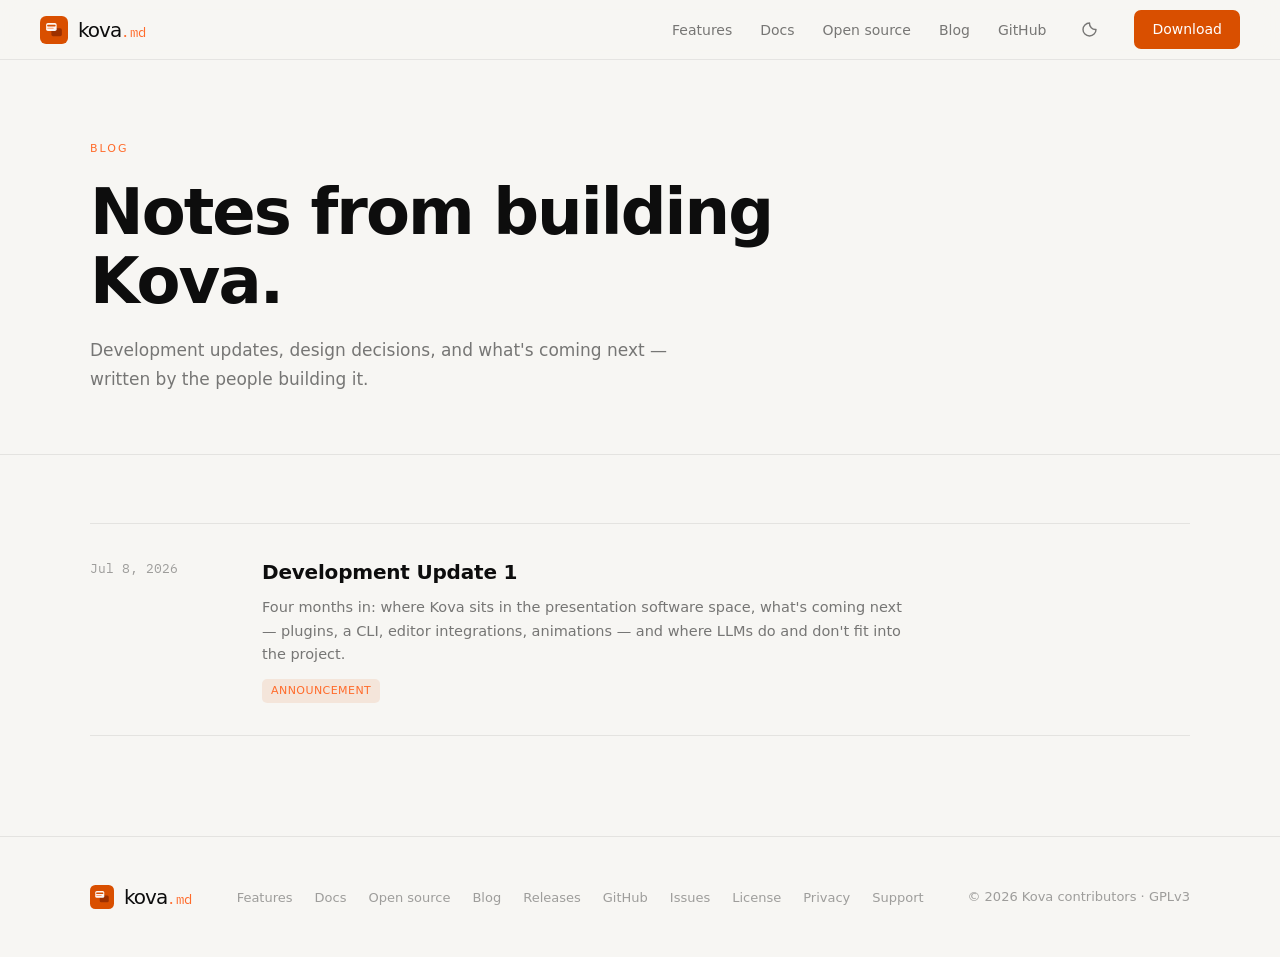
==== blog/index.html @ 3703e309 "Refresh homepage hero, fix Windows download link, add security section - Replace hero screenshots wi" ====
<!DOCTYPE html>
<html lang="en">
<head>
  <meta charset="UTF-8">
  <meta name="viewport" content="width=device-width, initial-scale=1.0">
  <title>Blog — kova.md</title>
  <meta name="description" content="Notes on building Kova — development updates, design decisions, and what's next.">
  <meta property="og:title" content="Blog — kova.md">
  <meta property="og:description" content="Notes on building Kova — development updates, design decisions, and what's next.">
  <meta property="og:type" content="website">
  <meta property="og:url" content="https://kova.md/blog/">
  <meta property="og:image" content="https://kova.md/assets/og-image.png">
  <link rel="canonical" href="https://kova.md/blog/">
  <meta http-equiv="Content-Security-Policy" content="default-src 'self'; script-src 'self' 'sha256-0CcKsY49q+QPM5JuwYJRbLzDg1qPO/qPc+rmWY6FDQ8='; style-src 'self'; img-src 'self' data:; font-src 'self'; connect-src https://api.github.com; base-uri 'self'; form-action 'none'">
  <link rel="icon" type="image/svg+xml" href="../favicon.svg">
  <link rel="icon" type="image/png" sizes="32x32" href="../assets/favicon-32.png">
  <link rel="icon" type="image/png" sizes="128x128" href="../assets/favicon-128.png">
  <link rel="apple-touch-icon" href="../assets/apple-touch-icon.png">
  <link rel="stylesheet" href="../css/style.css?v=20260522">
  <link rel="stylesheet" href="../css/blog.css?v=20260708a">
  <script>
    (function() {
      var t = localStorage.getItem('kova-theme');
      if (t === 'dark' || t === 'light') document.documentElement.setAttribute('data-theme', t);
    })();
  </script>
</head>
<body>

<!-- ═══ NAV ═══════════════════════════════════════════════ -->
<nav>
  <a class="nav-logo" href="/">
    <img src="../assets/kova-icon.svg?v=20260522" width="28" height="28" alt="">
    <span class="nav-wordmark">kova<span class="tld">.md</span></span>
  </a>
  <div class="nav-spacer"></div>
  <ul class="nav-links">
    <li><a href="../features.html">Features</a></li>
    <li><a href="https://wiki.kova.md">Docs</a></li>
    <li><a href="../open-source.html">Open source</a></li>
    <li><a href="index.html" aria-current="page">Blog</a></li>
    <li><a href="https://github.com/kovamd/kova">GitHub</a></li>
    <li>
      <button class="theme-toggle" id="theme-toggle" aria-label="Toggle colour scheme">
        <svg class="icon-sun" width="16" height="16" viewBox="0 0 16 16" fill="none" aria-hidden="true">
          <circle cx="8" cy="8" r="3.2" stroke="currentColor" stroke-width="1.4"/>
          <line x1="8" y1="1.5" x2="8" y2="3"   stroke="currentColor" stroke-width="1.4" stroke-linecap="round"/>
          <line x1="8" y1="13"  x2="8" y2="14.5" stroke="currentColor" stroke-width="1.4" stroke-linecap="round"/>
          <line x1="1.5" y1="8" x2="3"   y2="8"  stroke="currentColor" stroke-width="1.4" stroke-linecap="round"/>
          <line x1="13"  y1="8" x2="14.5" y2="8" stroke="currentColor" stroke-width="1.4" stroke-linecap="round"/>
          <line x1="3.4" y1="3.4" x2="4.5" y2="4.5"   stroke="currentColor" stroke-width="1.4" stroke-linecap="round"/>
          <line x1="11.5" y1="11.5" x2="12.6" y2="12.6" stroke="currentColor" stroke-width="1.4" stroke-linecap="round"/>
          <line x1="12.6" y1="3.4" x2="11.5" y2="4.5"   stroke="currentColor" stroke-width="1.4" stroke-linecap="round"/>
          <line x1="4.5"  y1="11.5" x2="3.4" y2="12.6"  stroke="currentColor" stroke-width="1.4" stroke-linecap="round"/>
        </svg>
        <svg class="icon-moon" width="16" height="16" viewBox="0 0 16 16" fill="none" aria-hidden="true">
          <path d="M14 8.5A6 6 0 0 1 7.5 2 6.5 6.5 0 1 0 14 8.5z" stroke="currentColor" stroke-width="1.4" stroke-linejoin="round"/>
        </svg>
      </button>
    </li>
    <li>
      <a href="https://github.com/kovamd/kova/releases" class="btn btn-primary" style="padding:7px 16px;font-size:13px;">
        Download
      </a>
    </li>
  </ul>
</nav>

<!-- ═══ PAGE HERO ══════════════════════════════════════════ -->
<section class="blog-page-hero">
  <div class="container">
    <p class="s-label">Blog</p>
    <h1 class="blog-hero-heading">Notes from building Kova.</h1>
    <p class="blog-hero-sub">Development updates, design decisions, and what's coming next — written by the people building it.</p>
  </div>
</section>

<!-- ═══ POST LIST ══════════════════════════════════════════ -->
<section class="blog-section">
  <div class="container">
    <div class="post-list">

      <a href="development-update-1.html" class="post-card">
        <span class="post-date">Jul 8, 2026</span>
        <div>
          <h2>Development Update 1</h2>
          <p class="post-excerpt">Four months in: where Kova sits in the presentation software space, what's coming next — plugins, a CLI, editor integrations, animations — and where LLMs do and don't fit into the project.</p>
          <div class="post-tags">
            <span class="post-tag">Announcement</span>
          </div>
        </div>
      </a>

    </div>
  </div>
</section>

<!-- ═══ FOOTER ══════════════════════════════════════════════ -->
<footer>
  <div class="footer-inner">
    <a class="nav-logo" href="/" style="text-decoration:none;">
      <img src="../assets/kova-icon.svg?v=20260522" width="24" height="24" alt="">
      <span class="nav-wordmark">kova<span class="tld">.md</span></span>
    </a>
    <ul class="footer-links">
      <li><a href="../features.html">Features</a></li>
      <li><a href="https://wiki.kova.md">Docs</a></li>
      <li><a href="../open-source.html">Open source</a></li>
      <li><a href="index.html">Blog</a></li>
      <li><a href="https://github.com/KovaMD/Kova/releases">Releases</a></li>
      <li><a href="https://github.com/KovaMD/Kova">GitHub</a></li>
      <li><a href="https://github.com/KovaMD/Kova/issues">Issues</a></li>
      <li><a href="https://github.com/KovaMD/Kova/blob/main/LICENSE">License</a></li>
      <li><a href="../privacy.html">Privacy</a></li>
      <li><a href="mailto:support@kova.md">Support</a></li>
    </ul>
    <p class="footer-copy">© 2026 Kova contributors · GPLv3</p>
  </div>
</footer>

<script src="../js/main.js?v=20260522" defer></script>
</body>
</html>
---- css/style.css ----
*, *::before, *::after { box-sizing: border-box; margin: 0; padding: 0; }
img { display: block; max-width: 100%; height: auto; }

/* ─── Fonts ───────────────────────────────────────────── */
@font-face {
  font-family: 'Inter';
  src: url('../assets/fonts/inter-var.woff2') format('woff2-variations');
  font-weight: 100 900;
  font-style: normal;
  font-display: swap;
}

@font-face {
  font-family: 'IBM Plex Mono';
  src: url('../assets/fonts/ibm-plex-mono-400.woff2') format('woff2');
  font-weight: 400;
  font-style: normal;
  font-display: swap;
}

@font-face {
  font-family: 'IBM Plex Mono';
  src: url('../assets/fonts/ibm-plex-mono-500.woff2') format('woff2');
  font-weight: 500;
  font-style: normal;
  font-display: swap;
}

/* ─── Design tokens — dark (default) ─────────────────── */
:root {
  --orange:        #D94F00;
  --orange-dark:   #8C2800;
  --orange-bright: #FF6B2B;
  --orange-warm:   #FF8C52;
  --ink:           #0D0D0D;

  /* Semantic tokens — dark baseline */
  --bg:                  #111111;
  --bg-alt:              #0c0c0c;
  --text:                #FFFFFF;
  --text-muted:          rgba(255,255,255,0.5);
  --text-dim:            rgba(255,255,255,0.28);
  --card-bg:             #181818;
  --card-border:         rgba(255,255,255,0.07);
  --surface:             #1e1e1e;
  --feat-hover:          #1d1d1d;
  --nav-bg:              rgba(17,17,17,0.85);
  --nav-bg-scrolled:     rgba(17,17,17,0.97);
  --nav-border:          rgba(255,255,255,0.06);
  --nav-border-scrolled: rgba(255,255,255,0.10);
  --cta-border:          rgba(217,79,0,0.10);

  /* Font stacks */
  --font-ui:   'Inter', system-ui, -apple-system, BlinkMacSystemFont, 'Segoe UI', sans-serif;
  --font-mono: 'IBM Plex Mono', ui-monospace, SFMono-Regular, 'Cascadia Code', monospace;
}

/* ─── Light mode — system preference ─────────────────── */
@media (prefers-color-scheme: light) {
  html:not([data-theme="dark"]) {
    --bg:                  #F7F6F3;
    --bg-alt:              #EEECEA;
    --text:                #0D0D0D;
    --text-muted:          rgba(13,13,13,0.55);
    --text-dim:            rgba(13,13,13,0.38);
    --card-bg:             #E9E7E3;
    --card-border:         rgba(0,0,0,0.08);
    --surface:             #E2DFD9;
    --feat-hover:          #E4E1DC;
    --nav-bg:              rgba(247,246,243,0.85);
    --nav-bg-scrolled:     rgba(247,246,243,0.97);
    --nav-border:          rgba(0,0,0,0.07);
    --nav-border-scrolled: rgba(0,0,0,0.12);
    --cta-border:          rgba(217,79,0,0.12);
  }
}

/* ─── Explicit theme overrides ────────────────────────── */
html[data-theme="light"] {
  --bg:                  #F7F6F3;
  --bg-alt:              #EEECEA;
  --text:                #0D0D0D;
  --text-muted:          rgba(13,13,13,0.55);
  --text-dim:            rgba(13,13,13,0.38);
  --card-bg:             #E9E7E3;
  --card-border:         rgba(0,0,0,0.08);
  --surface:             #E2DFD9;
  --feat-hover:          #E4E1DC;
  --nav-bg:              rgba(247,246,243,0.85);
  --nav-bg-scrolled:     rgba(247,246,243,0.97);
  --nav-border:          rgba(0,0,0,0.07);
  --nav-border-scrolled: rgba(0,0,0,0.12);
  --cta-border:          rgba(217,79,0,0.12);
}

html[data-theme="dark"] {
  --bg:                  #111111;
  --bg-alt:              #0c0c0c;
  --text:                #FFFFFF;
  --text-muted:          rgba(255,255,255,0.5);
  --text-dim:            rgba(255,255,255,0.28);
  --card-bg:             #181818;
  --card-border:         rgba(255,255,255,0.07);
  --surface:             #1e1e1e;
  --feat-hover:          #1d1d1d;
  --nav-bg:              rgba(17,17,17,0.85);
  --nav-bg-scrolled:     rgba(17,17,17,0.97);
  --nav-border:          rgba(255,255,255,0.06);
  --nav-border-scrolled: rgba(255,255,255,0.10);
  --cta-border:          rgba(217,79,0,0.10);
}

html { scroll-behavior: smooth; }

body {
  font-family: var(--font-ui);
  background: var(--bg);
  color: var(--text);
  line-height: 1.6;
  -webkit-font-smoothing: antialiased;
  transition: background 0.2s, color 0.2s;
}

/* ─── Nav ─────────────────────────────────────────────── */
nav {
  position: fixed;
  top: 0; left: 0; right: 0;
  z-index: 100;
  height: 60px;
  display: flex;
  align-items: center;
  padding: 0 40px;
  background: var(--nav-bg);
  backdrop-filter: blur(14px);
  -webkit-backdrop-filter: blur(14px);
  border-bottom: 1px solid var(--nav-border);
  transition: background 0.2s, border-color 0.2s;
}
nav.scrolled {
  background: var(--nav-bg-scrolled);
  border-bottom-color: var(--nav-border-scrolled);
}
.nav-logo {
  display: flex;
  align-items: center;
  gap: 10px;
  text-decoration: none;
  flex-shrink: 0;
}
.nav-wordmark {
  font-size: 20px;
  font-weight: 500;
  letter-spacing: -1px;
  color: var(--text);
}
.nav-wordmark .tld {
  font-family: var(--font-mono);
  font-size: 14px;
  font-weight: 400;
  color: var(--orange-bright);
  letter-spacing: 0.04em;
}
.nav-spacer { flex: 1; }
.nav-links {
  display: flex;
  align-items: center;
  gap: 28px;
  list-style: none;
}
.nav-links a:not(.btn) {
  font-size: 14px;
  color: var(--text-muted);
  text-decoration: none;
  transition: color 0.15s;
}
.nav-links a:not(.btn):hover { color: var(--text); }

/* ─── Theme toggle ────────────────────────────────────── */
.theme-toggle {
  background: none;
  border: none;
  cursor: pointer;
  color: var(--text-muted);
  width: 32px;
  height: 32px;
  display: flex;
  align-items: center;
  justify-content: center;
  border-radius: 6px;
  padding: 0;
  transition: background 0.15s, color 0.15s;
  flex-shrink: 0;
}
.theme-toggle:hover {
  background: rgba(128,128,128,0.12);
  color: var(--text);
}

/* Show sun in dark mode (click = go light); moon in light mode (click = go dark) */
.theme-toggle .icon-sun  { display: block; }
.theme-toggle .icon-moon { display: none;  }

@media (prefers-color-scheme: light) {
  .theme-toggle .icon-sun  { display: none;  }
  .theme-toggle .icon-moon { display: block; }
}
html[data-theme="light"] .theme-toggle .icon-sun  { display: none;  }
html[data-theme="light"] .theme-toggle .icon-moon { display: block; }
html[data-theme="dark"]  .theme-toggle .icon-sun  { display: block; }
html[data-theme="dark"]  .theme-toggle .icon-moon { display: none;  }

/* ─── Buttons ─────────────────────────────────────────── */
.btn {
  display: inline-flex;
  align-items: center;
  gap: 7px;
  padding: 8px 18px;
  border-radius: 7px;
  font-size: 14px;
  font-weight: 500;
  text-decoration: none;
  transition: all 0.18s;
  cursor: pointer;
  border: none;
  white-space: nowrap;
}
.btn-primary { background: var(--orange); color: #fff; }
.btn-primary:hover { background: var(--orange-bright); transform: translateY(-1px); box-shadow: 0 6px 20px rgba(217,79,0,0.35); }
.btn-secondary { background: rgba(128,128,128,0.1); color: var(--text); border: 1px solid var(--card-border); }
.btn-secondary:hover { background: rgba(128,128,128,0.18); }
.btn-lg { padding: 13px 26px; font-size: 16px; border-radius: 8px; }

/* ─── Hero ────────────────────────────────────────────── */
.hero {
  display: flex;
  flex-direction: column;
  align-items: center;
  padding: 150px 24px 90px;
  text-align: center;
  position: relative;
  overflow: hidden;
}
.hero-glow {
  position: absolute;
  top: -160px; left: 50%;
  transform: translateX(-50%);
  width: 900px; height: 700px;
  background: radial-gradient(ellipse at center, rgba(217,79,0,0.12) 0%, transparent 65%);
  pointer-events: none;
}
.hero-badge {
  display: inline-flex;
  align-items: center;
  gap: 7px;
  padding: 5px 14px;
  border-radius: 100px;
  border: 1px solid rgba(217,79,0,0.28);
  background: rgba(217,79,0,0.08);
  font-size: 12px;
  color: var(--orange-bright);
  letter-spacing: 0.05em;
  margin-bottom: 28px;
  animation: fadeUp 0.5s ease forwards;
}
.hero h1 {
  font-size: clamp(48px, 7.5vw, 92px);
  font-weight: 600;
  line-height: 1.04;
  letter-spacing: -0.03em;
  margin-bottom: 22px;
  max-width: 820px;
  animation: fadeUp 0.5s 0.1s ease both;
}
.hero-inner.container {
  max-width: 1360px;
}
.hero-inner {
  display: flex;
  align-items: center;
  gap: 64px;
  text-align: left;
}
.hero-content { flex: 0 1 480px; }
.hero-content .hero-cta,
.hero-content .hero-os-links { justify-content: flex-start; }
.hero-content h1 {
  font-size: clamp(38px, 4vw, 60px);
  max-width: none;
}
.hero-visual { flex: 1 1 480px; min-width: 0; }
.hero-visual .hero-screenshot { max-width: none; }
.hero h1 em {
  font-style: normal;
  background: linear-gradient(130deg, var(--orange-warm) 0%, var(--orange-bright) 45%, var(--orange) 100%);
  -webkit-background-clip: text;
  -webkit-text-fill-color: transparent;
  background-clip: text;
}
.hero-sub {
  font-size: clamp(16px, 1.8vw, 19px);
  color: var(--text-muted);
  max-width: 520px;
  margin-bottom: 36px;
  line-height: 1.65;
  animation: fadeUp 0.5s 0.2s ease both;
}
.hero-cta {
  display: flex;
  gap: 10px;
  justify-content: center;
  flex-wrap: wrap;
  margin-bottom: 72px;
  animation: fadeUp 0.5s 0.3s ease both;
}

/* ─── Hero screenshot ─────────────────────────────────── */
.hero-screenshot {
  width: 100%;
  max-width: 980px;
  border-radius: 12px;
  overflow: hidden;
  box-shadow:
    0 0 0 1px rgba(255,255,255,0.07),
    0 40px 90px rgba(0,0,0,0.5),
    0 0 140px rgba(217,79,0,0.07);
  animation: fadeUp 0.6s 0.4s ease both;
}
.hero-screenshot img { width: 100%; }
.screenshot-light { display: none;  }
.screenshot-dark  { display: block; }
@media (prefers-color-scheme: light) {
  .screenshot-light { display: block; }
  .screenshot-dark  { display: none;  }
}
html[data-theme="light"] .screenshot-light { display: block; }
html[data-theme="light"] .screenshot-dark  { display: none;  }
html[data-theme="dark"]  .screenshot-light { display: none;  }
html[data-theme="dark"]  .screenshot-dark  { display: block; }
/* Window chrome — always dark (it's a macOS mock) */
.window-bar {
  height: 40px;
  background: #1e1e1e;
  display: flex;
  align-items: center;
  padding: 0 16px;
  gap: 7px;
  border-bottom: 1px solid rgba(255,255,255,0.06);
}
.tl { width: 12px; height: 12px; border-radius: 50%; flex-shrink: 0; }
.tl-r { background: #FF5F57; }
.tl-y { background: #FEBC2E; }
.tl-g { background: #28C840; }
.window-title {
  flex: 1;
  text-align: center;
  font-size: 12px;
  color: rgba(255,255,255,0.28);
  font-family: var(--font-mono);
}
.window-body {
  display: grid;
  grid-template-columns: 1fr 1fr;
}
/* Editor pane — always dark (code editor) */
.editor-pane {
  background: #0d0d0d;
  padding: 28px;
  font-family: var(--font-mono);
  font-size: 13px;
  line-height: 1.75;
  border-right: 1px solid rgba(255,255,255,0.05);
  overflow: hidden;
}
.editor-pane p { min-height: 1.75em; }
.c-h1   { color: #FF8C52; font-weight: 600; }
.c-h2   { color: #FF6B2B; font-weight: 600; }
.c-h3   { color: #e88060; font-weight: 600; }
.c-text { color: #999; }
.c-sep  { color: #666; }
.c-col  { color: #D94F00; font-weight: bold; }
.c-note { color: #777; font-style: italic; }
.c-code { color: #6a9955; }
.c-kw   { color: #FF8C52; }
.cursor {
  display: inline-block;
  width: 2px; height: 14px;
  background: var(--orange-bright);
  vertical-align: text-bottom;
  animation: blink 1.2s step-end infinite;
}
@keyframes blink { 0%,100% { opacity:1; } 50% { opacity:0; } }

.preview-pane {
  background: var(--surface);
  display: flex;
  align-items: center;
  justify-content: center;
  padding: 36px 32px;
  transition: background 0.2s;
}
.slide-card {
  width: 100%;
  aspect-ratio: 16/9;
  background: white;
  border-radius: 6px;
  box-shadow: 0 8px 32px rgba(0,0,0,0.3);
  padding: 28px 32px;
  display: flex;
  flex-direction: column;
  justify-content: center;
  position: relative;
  overflow: hidden;
}
.slide-title {
  font-size: 22px;
  font-weight: 700;
  color: #0d0d0d;
  line-height: 1.15;
  letter-spacing: -0.02em;
  margin-bottom: 10px;
}
.slide-rule {
  width: 36px; height: 3px;
  background: var(--orange);
  border-radius: 2px;
  margin-bottom: 10px;
}
.slide-body { font-size: 11px; color: #555; line-height: 1.65; }
.slide-num {
  position: absolute;
  bottom: 10px; right: 14px;
  font-size: 9px;
  color: #ccc;
  font-family: var(--font-mono);
}

/* ─── Section chrome ──────────────────────────────────── */
.container { max-width: 1100px; margin: 0 auto; }
section { padding: 100px 40px; }
.present-section + #features { padding-top: 40px; }
.s-label {
  font-size: 11px;
  font-weight: 500;
  letter-spacing: 0.18em;
  text-transform: uppercase;
  color: var(--orange-bright);
  margin-bottom: 20px;
}
.s-heading {
  font-size: clamp(32px, 4vw, 52px);
  font-weight: 600;
  letter-spacing: -0.025em;
  line-height: 1.08;
  margin-bottom: 44px;
}
.s-sub {
  font-size: 17px;
  color: var(--text-muted);
  max-width: 520px;
  line-height: 1.65;
}

/* ─── Features grid ───────────────────────────────────── */
.feat-grid {
  display: grid;
  grid-template-columns: repeat(3, 1fr);
  margin-top: 60px;
  border: 1px solid var(--card-border);
  border-radius: 12px;
  overflow: hidden;
  gap: 1px;
  background: var(--card-border);
}
.feat-card {
  background: var(--card-bg);
  padding: 32px;
  transition: background 0.2s;
}
.feat-card:hover { background: var(--feat-hover); }
.feat-icon {
  width: 40px; height: 40px;
  background: rgba(217,79,0,0.1);
  border-radius: 9px;
  display: flex;
  align-items: center;
  justify-content: center;
  margin-bottom: 18px;
}
.feat-icon svg { width: 20px; height: 20px; }
.feat-card h3 { font-size: 15px; font-weight: 600; margin-bottom: 7px; }
.feat-card p  { font-size: 13.5px; color: var(--text-muted); line-height: 1.6; }
.feat-card code {
  font-family: var(--font-mono);
  font-size: 12px;
  color: var(--orange-warm);
}

/* ─── Screenshot showcase ────────────────────────────── */
.showcase-split {
  display: grid;
  grid-template-columns: 1fr 1fr;
  gap: 20px;
  margin-top: 48px;
  align-items: start;
}
.showcase-triple { grid-template-columns: repeat(3, 1fr); }
.showcase-shot {
  border-radius: 10px;
  overflow: hidden;
  box-shadow: 0 8px 32px rgba(0,0,0,0.4), 0 0 0 1px rgba(255,255,255,0.07);
}
.showcase-shot img { width: 100%; cursor: zoom-in; }
.hero-screenshot img { cursor: zoom-in; }

/* Customise section compound layout */
.present-heading { font-size: clamp(28px, 3.5vw, 46px); }
.theme-showcase { display: flex; flex-direction: column; gap: 16px; }
.theme-slides   { display: grid; grid-template-columns: 1fr 1fr; gap: 16px; }
.inspector-panels { display: grid; grid-template-columns: repeat(3, 1fr); gap: 12px; align-items: start; }
.inspector-panels .showcase-shot img { width: auto; max-width: 100%; }

/* ─── Syntax section ──────────────────────────────────── */
.syntax-section {
  background: var(--bg-alt);
  border-top: 1px solid var(--card-border);
  border-bottom: 1px solid var(--card-border);
  transition: background 0.2s;
}
.syntax-demo {
  display: grid;
  grid-template-columns: 1fr 1fr;
  margin-top: 48px;
  border: 1px solid var(--card-border);
  border-radius: 12px;
  overflow: hidden;
}
/* Code input panel — always dark */
.syntax-code {
  background: #111;
  padding: 32px;
  font-family: var(--font-mono);
  font-size: 13px;
  line-height: 1.8;
  border-right: 1px solid rgba(255,255,255,0.06);
}
.syntax-pane-label {
  font-size: 10px;
  letter-spacing: 0.12em;
  color: #444;
  text-transform: uppercase;
  margin-bottom: 20px;
  font-family: var(--font-mono);
}
.syntax-result {
  background: var(--surface);
  padding: 32px;
  display: flex;
  flex-direction: column;
  gap: 14px;
  transition: background 0.2s;
}
/* Light mode pane label in the results panel */
.syntax-result .syntax-pane-label { color: var(--text-dim); }
.mini-slide {
  flex: 1;
  background: white;
  border-radius: 5px;
  padding: 14px 18px;
  box-shadow: 0 4px 20px rgba(0,0,0,0.2);
  position: relative;
  display: flex;
  flex-direction: column;
  justify-content: center;
}
.mini-tag {
  position: absolute;
  bottom: 7px; right: 10px;
  font-size: 9px;
  color: rgba(0,0,0,0.25);
  font-family: var(--font-mono);
  font-style: italic;
}

/* ─── Presenter section ───────────────────────────────── */
.present-section .container {
  display: grid;
  grid-template-columns: 1fr 1fr;
  gap: 80px;
  align-items: start;
}
.checklist { list-style: none; display: flex; flex-direction: column; gap: 13px; margin-top: 24px; }
.checklist a { color: var(--orange-bright); text-decoration: none; }
.checklist a:hover { text-decoration: underline; }
.checklist li {
  display: flex;
  align-items: flex-start;
  gap: 12px;
  font-size: 15px;
  color: var(--text-muted);
  line-height: 1.5;
}
.check-dot {
  width: 20px; height: 20px;
  border-radius: 50%;
  background: rgba(217,79,0,0.12);
  display: flex;
  align-items: center;
  justify-content: center;
  flex-shrink: 0;
  margin-top: 2px;
}
/* Presenter mock — always dark (it's a UI mock) */
.presenter-mock {
  background: #0a0a0a;
  border-radius: 12px;
  overflow: hidden;
  border: 1px solid rgba(255,255,255,0.06);
  box-shadow: 0 24px 64px rgba(0,0,0,0.4);
}
.presenter-bar {
  background: #131313;
  padding: 11px 18px;
  border-bottom: 1px solid rgba(255,255,255,0.05);
  display: flex;
  align-items: center;
  justify-content: space-between;
}
.presenter-body { padding: 24px; }

/* ─── Install section ─────────────────────────────────── */
.install-section {
  border-top: 1px solid var(--card-border);
  background: var(--bg-alt);
  transition: background 0.2s;
}
.install-section .container {
  display: grid;
  grid-template-columns: 1fr 1fr;
  gap: 80px;
  align-items: center;
}
/* Terminal — always dark */
.terminal-block {
  background: #111;
  border: 1px solid rgba(255,255,255,0.07);
  border-radius: 10px;
  overflow: hidden;
}
.terminal-bar {
  background: #181818;
  padding: 10px 16px;
  border-bottom: 1px solid rgba(255,255,255,0.06);
  display: flex;
  align-items: center;
  gap: 8px;
}
.terminal-bar span {
  font-size: 11px;
  color: #444;
  font-family: var(--font-mono);
  margin-left: 6px;
}
.terminal-body {
  padding: 22px 24px;
  font-family: var(--font-mono);
  font-size: 13px;
  line-height: 2;
}
.terminal-body .prompt { color: #555; }
.terminal-body .cmd    { color: #aaa; }
.terminal-body .cmd-hi { color: #FF8C52; }

/* ─── CTA section ─────────────────────────────────────── */
.cta-section {
  text-align: center;
  border-top: 1px solid var(--cta-border);
  border-bottom: 1px solid var(--cta-border);
  transition: background 0.2s;
}
/* Separate gradients per theme */
html:not([data-theme="light"]) .cta-section,
html[data-theme="dark"] .cta-section {
  background: linear-gradient(180deg, #111111 0%, #1b0b03 55%, #111111 100%);
}
html[data-theme="light"] .cta-section {
  background: linear-gradient(180deg, #F7F6F3 0%, #FFF1E6 55%, #F7F6F3 100%);
}
@media (prefers-color-scheme: light) {
  html:not([data-theme="dark"]) .cta-section {
    background: linear-gradient(180deg, #F7F6F3 0%, #FFF1E6 55%, #F7F6F3 100%);
  }
}
.cta-icon { margin-bottom: 24px; }
.cta-section h2 {
  font-size: clamp(36px, 5vw, 64px);
  font-weight: 600;
  letter-spacing: -0.03em;
  line-height: 1.08;
  margin-bottom: 18px;
}
.cta-section > .container > p {
  font-size: 17px;
  color: var(--text-muted);
  margin-bottom: 36px;
}
.cta-btns { display: flex; gap: 10px; justify-content: center; flex-wrap: wrap; margin-bottom: 16px; }
.other-platforms { margin-bottom: 32px; }
.other-platforms a {
  font-size: 13px;
  color: var(--text-dim);
  text-decoration: none;
  transition: color 0.15s;
}
.other-platforms a:hover { color: var(--orange-bright); }
.platform-tags { display: flex; gap: 28px; justify-content: center; flex-wrap: wrap; }
.platform-tag  { display: flex; align-items: center; gap: 7px; font-size: 13px; color: var(--text-dim); }

/* ─── Footer ──────────────────────────────────────────── */
footer {
  border-top: 1px solid var(--card-border);
  padding: 44px 40px;
  transition: background 0.2s;
}
.footer-inner {
  max-width: 1100px;
  margin: 0 auto;
  display: flex;
  align-items: center;
  justify-content: space-between;
  flex-wrap: wrap;
  gap: 20px;
}
.footer-links { display: flex; gap: 22px; list-style: none; }
.footer-links a {
  font-size: 13px;
  color: var(--text-dim);
  text-decoration: none;
  transition: color 0.15s;
}
.footer-links a:hover { color: var(--text-muted); }
.footer-copy { font-size: 13px; color: var(--text-dim); }

/* ─── Animations ──────────────────────────────────────── */
/* ─── Lightbox ────────────────────────────────────────── */
.lightbox {
  position: fixed;
  inset: 0;
  z-index: 1000;
  background: rgba(0,0,0,0.88);
  backdrop-filter: blur(6px);
  -webkit-backdrop-filter: blur(6px);
  display: flex;
  align-items: center;
  justify-content: center;
  padding: 32px;
  opacity: 0;
  pointer-events: none;
  transition: opacity 0.2s;
  cursor: zoom-out;
}
.lightbox.is-open {
  opacity: 1;
  pointer-events: auto;
}
.lightbox img {
  max-width: 100%;
  max-height: 100%;
  object-fit: contain;
  border-radius: 8px;
  box-shadow: 0 32px 96px rgba(0,0,0,0.7);
  transform: scale(0.96);
  transition: transform 0.2s;
  cursor: default;
}
.lightbox.is-open img {
  transform: scale(1);
}
.lightbox-nav {
  position: absolute;
  top: 50%;
  transform: translateY(-50%);
  background: rgba(255,255,255,0.10);
  border: 1px solid rgba(255,255,255,0.15);
  color: #fff;
  width: 48px; height: 48px;
  border-radius: 50%;
  font-size: 28px;
  line-height: 1;
  display: flex;
  align-items: center;
  justify-content: center;
  cursor: pointer;
  transition: background 0.15s;
  flex-shrink: 0;
}
.lightbox-nav:hover { background: rgba(255,255,255,0.22); }
.lightbox-prev { left: 20px; }
.lightbox-next { right: 20px; }
.lightbox-close {
  position: absolute;
  top: 16px;
  right: 20px;
  background: rgba(255,255,255,0.10);
  border: 1px solid rgba(255,255,255,0.15);
  color: #fff;
  width: 36px; height: 36px;
  border-radius: 50%;
  font-size: 22px;
  line-height: 1;
  display: flex;
  align-items: center;
  justify-content: center;
  cursor: pointer;
  transition: background 0.15s;
}
.lightbox-close:hover { background: rgba(255,255,255,0.22); }
.lightbox-counter {
  position: absolute;
  bottom: 18px;
  left: 50%;
  transform: translateX(-50%);
  color: rgba(255,255,255,0.5);
  font-size: 13px;
  letter-spacing: 0.04em;
  pointer-events: none;
}

/* ─── Hero OS links ───────────────────────────────────── */
.hero-os-links {
  display: flex;
  align-items: center;
  gap: 10px;
  margin-top: -48px;
  margin-bottom: 56px;
  animation: fadeUp 0.5s 0.35s ease both;
}
.os-link {
  display: inline-flex;
  align-items: center;
  gap: 5px;
  font-size: 12px;
  color: var(--text-dim);
  text-decoration: none;
  transition: color 0.15s;
}
.os-link:hover { color: var(--orange-bright); }
.os-sep { font-size: 12px; color: var(--text-dim); }

/* ─── Audience cards ──────────────────────────────────── */
.audiences-section {
  border-top: 1px solid var(--card-border);
  background: var(--bg-alt);
  transition: background 0.2s;
}
.audiences-section .s-heading { margin-bottom: 0; }
.audience-grid {
  display: grid;
  grid-template-columns: repeat(4, 1fr);
  gap: 1px;
  margin-top: 48px;
  border: 1px solid var(--card-border);
  border-radius: 12px;
  overflow: hidden;
  background: var(--card-border);
}
.audience-card {
  background: var(--card-bg);
  padding: 28px 24px;
  transition: background 0.2s;
}
.audience-card:hover { background: var(--feat-hover); }
.audience-label {
  font-size: 11px;
  font-weight: 600;
  color: var(--orange-bright);
  text-transform: uppercase;
  letter-spacing: 0.12em;
  margin-bottom: 12px;
}
.audience-card p {
  font-size: 14px;
  color: var(--text-muted);
  line-height: 1.65;
}

/* ─── Feature card CTA variant ────────────────────────── */
.feat-card-cta { display: flex; flex-direction: column; }
.feat-more-link {
  display: inline-block;
  margin-top: auto;
  padding-top: 16px;
  font-size: 13px;
  font-weight: 500;
  color: var(--orange-bright);
  text-decoration: none;
  transition: color 0.15s;
}
.feat-more-link:hover { color: var(--orange-warm); }

/* ─── Per-OS download buttons ─────────────────────────── */
.os-download-btns {
  display: flex;
  gap: 10px;
  justify-content: center;
  flex-wrap: wrap;
  margin-bottom: 16px;
}
.btn-os {
  background: rgba(128,128,128,0.1);
  color: var(--text);
  border: 1px solid var(--card-border);
  padding: 12px 24px;
  font-size: 15px;
  border-radius: 8px;
  min-width: 130px;
  justify-content: center;
}
.btn-os:hover {
  background: rgba(128,128,128,0.18);
  border-color: var(--orange-bright);
  color: var(--orange-bright);
}

/* ─── Alpha note ──────────────────────────────────────── */
.alpha-note {
  font-size: 13px;
  color: var(--text-dim);
  margin-bottom: 32px;
}
.alpha-note a {
  color: var(--text-dim);
  text-decoration: underline;
  transition: color 0.15s;
}
.alpha-note a:hover { color: var(--orange-bright); }

@keyframes fadeUp {
  from { opacity: 0; transform: translateY(18px); }
  to   { opacity: 1; transform: translateY(0); }
}

/* ─── Responsive ──────────────────────────────────────── */
@media (max-width: 820px) {
  nav { padding: 0 20px; }
  .nav-links li:not(:last-child) { display: none; }
  .hero { padding: 110px 20px 80px; }
  .hero-inner { flex-direction: column; text-align: center; }
  .hero-content { flex-basis: auto; display: flex; flex-direction: column; align-items: center; }
  .hero-content .hero-cta,
  .hero-content .hero-os-links { justify-content: center; }
  .hero-content h1 { max-width: 600px; }
  .hero-visual { flex-basis: auto; width: 100%; }
  section { padding: 72px 20px; }
  .feat-grid { grid-template-columns: 1fr; }
  .showcase-split  { grid-template-columns: 1fr; }
  .showcase-triple { grid-template-columns: 1fr; }
  .theme-slides    { grid-template-columns: 1fr 1fr; }
  .inspector-panels { grid-template-columns: repeat(3, 1fr); }
  .present-section .container { grid-template-columns: 1fr; gap: 40px; }
  .audience-grid { grid-template-columns: 1fr 1fr; }
  footer { padding: 36px 20px; }
  .footer-inner { flex-direction: column; align-items: flex-start; }
}
@media (max-width: 500px) {
  .audience-grid { grid-template-columns: 1fr; }
  .os-download-btns { flex-direction: column; align-items: center; }
  .btn-os { width: 100%; max-width: 220px; }
}
---- css/blog.css ----
html { scroll-behavior: smooth; }

/* ─── Page hero ───────────────────────────────────────── */
.blog-page-hero {
  padding: 140px 40px 60px;
  border-bottom: 1px solid var(--card-border);
}
.blog-hero-heading {
  font-size: clamp(36px, 5vw, 64px);
  font-weight: 600;
  letter-spacing: -0.03em;
  line-height: 1.08;
  margin-bottom: 20px;
  max-width: 700px;
}
.blog-hero-sub {
  font-size: 17px;
  color: var(--text-muted);
  line-height: 1.7;
  max-width: 640px;
}

/* ─── Post list ───────────────────────────────────────── */
.blog-section { padding: 60px 40px 100px; }
.post-list {
  display: flex;
  flex-direction: column;
  gap: 1px;
  margin-top: 8px;
  border-top: 1px solid var(--card-border);
}
.post-card {
  display: grid;
  grid-template-columns: 140px 1fr;
  gap: 32px;
  padding: 32px 0;
  text-decoration: none;
  color: inherit;
  border-bottom: 1px solid var(--card-border);
  transition: opacity 0.2s;
}
.post-card:hover { opacity: 0.7; }
.post-date {
  font-size: 13px;
  color: var(--text-dim);
  font-family: var(--font-mono);
  padding-top: 3px;
}
.post-card h2 {
  font-size: 20px;
  font-weight: 600;
  letter-spacing: -0.01em;
  margin-bottom: 8px;
}
.post-excerpt {
  font-size: 14.5px;
  color: var(--text-muted);
  line-height: 1.65;
  max-width: 640px;
  margin-bottom: 12px;
}
.post-tags { display: flex; gap: 8px; flex-wrap: wrap; }
.post-tag {
  font-size: 11px;
  font-weight: 500;
  letter-spacing: 0.04em;
  text-transform: uppercase;
  color: var(--orange-bright);
  background: rgba(217,79,0,0.1);
  padding: 3px 9px;
  border-radius: 5px;
}

/* ─── Table of contents ───────────────────────────────── */
.post-toc-label {
  font-size: 15px;
  font-weight: 600;
  color: var(--text);
  margin-bottom: 14px;
}
.post-toc ol {
  list-style: none;
  padding-left: 0;
  margin: 0;
  display: flex;
  flex-direction: column;
  gap: 7px;
}
.post-toc ol ol {
  margin: 7px 0 0 2px;
  padding-left: 14px;
  border-left: 1px solid var(--card-border);
}
.post-toc li {
  line-height: 1.35;
  margin-top: 0;
}
.post-toc a {
  font-size: 14px;
  color: var(--text-muted);
  text-decoration: none;
  border-left: 2px solid transparent;
  padding-left: 9px;
  margin-left: -11px;
  transition: color 0.15s, border-color 0.15s;
}
.post-toc a:hover { color: var(--text); }
.post-toc a.active {
  color: var(--orange-bright);
  border-left-color: var(--orange-bright);
  font-weight: 500;
}

/* ─── Article ─────────────────────────────────────────── */
.post-hero {
  padding: 140px 40px 50px;
  border-bottom: 1px solid var(--card-border);
}
.post-hero .container { max-width: 980px; }
.post-back {
  display: inline-flex;
  align-items: center;
  gap: 6px;
  font-size: 13px;
  color: var(--text-dim);
  text-decoration: none;
  margin-bottom: 28px;
}
.post-back:hover { color: var(--orange-bright); }
.post-hero h1 {
  font-size: clamp(30px, 4vw, 44px);
  font-weight: 600;
  letter-spacing: -0.025em;
  line-height: 1.15;
  margin-bottom: 18px;
}
.post-meta {
  display: flex;
  align-items: center;
  gap: 10px;
  font-size: 13px;
  color: var(--text-dim);
  font-family: var(--font-mono);
}
.post-meta-sep { opacity: 0.5; }

.post-body-section { padding: 60px 40px 120px; }
.post-body-section .container { max-width: 980px; }
.post-layout {
  display: grid;
  grid-template-columns: 1fr 240px;
  grid-template-areas: "content toc";
  gap: 56px;
  align-items: start;
}
.post-toc {
  grid-area: toc;
  position: sticky;
  top: 84px;
  max-height: calc(100vh - 116px);
  overflow-y: auto;
}
.post-body {
  grid-area: content;
  min-width: 0;
  font-size: 16px;
  line-height: 1.75;
  color: var(--text);
}
.post-body > * + * { margin-top: 22px; }
.post-body p { color: var(--text-muted); }
.post-body h2 {
  font-size: 24px;
  font-weight: 600;
  letter-spacing: -0.015em;
  margin-top: 48px;
  color: var(--text);
  scroll-margin-top: 80px;
}
.post-body h3 {
  font-size: 18px;
  font-weight: 600;
  margin-top: 36px;
  color: var(--text);
  scroll-margin-top: 80px;
}
.post-body h4 {
  font-size: 15.5px;
  font-weight: 600;
  margin-top: 28px;
  color: var(--text);
  scroll-margin-top: 80px;
}
.post-body ul, .post-body ol {
  color: var(--text-muted);
  padding-left: 22px;
  line-height: 1.7;
}
.post-body li + li { margin-top: 6px; }
.post-body a { color: var(--orange-bright); text-decoration: underline; }
.post-body strong { color: var(--text); font-weight: 600; }
.post-body code {
  font-family: var(--font-mono);
  font-size: 0.87em;
  color: var(--orange-warm);
  background: var(--card-bg);
  padding: 2px 6px;
  border-radius: 4px;
}
.post-body pre {
  background: var(--card-bg);
  border: 1px solid var(--card-border);
  border-radius: 10px;
  padding: 18px 20px;
  overflow-x: auto;
}
.post-body pre code {
  background: none;
  padding: 0;
  color: var(--text);
  font-size: 13.5px;
  line-height: 1.6;
}
.post-body blockquote {
  border-left: 2px solid var(--orange-bright);
  padding-left: 18px;
  color: var(--text-muted);
  font-style: italic;
}
.post-body img {
  border-radius: 10px;
  box-shadow: 0 8px 32px rgba(0,0,0,0.4), 0 0 0 1px rgba(255,255,255,0.07);
}
.post-footer {
  max-width: 720px;
  margin: 56px auto 0;
  padding-top: 28px;
  border-top: 1px solid var(--card-border);
}

/* ─── Responsive ───────────────────────────────────────── */
@media (max-width: 980px) {
  .post-hero .container,
  .post-body-section .container { max-width: 720px; }
  .post-layout {
    grid-template-columns: 1fr;
    grid-template-areas:
      "toc"
      "content";
    gap: 0;
  }
  .post-toc {
    position: static;
    max-height: none;
    overflow-y: visible;
    margin-bottom: 22px;
  }
}
@media (max-width: 820px) {
  .blog-page-hero, .post-hero { padding: 110px 20px 40px; }
  .blog-section { padding: 40px 20px 60px; }
  .post-body-section { padding: 40px 20px 80px; }
  .post-card { grid-template-columns: 1fr; gap: 8px; }
  .post-date { padding-top: 0; }
}
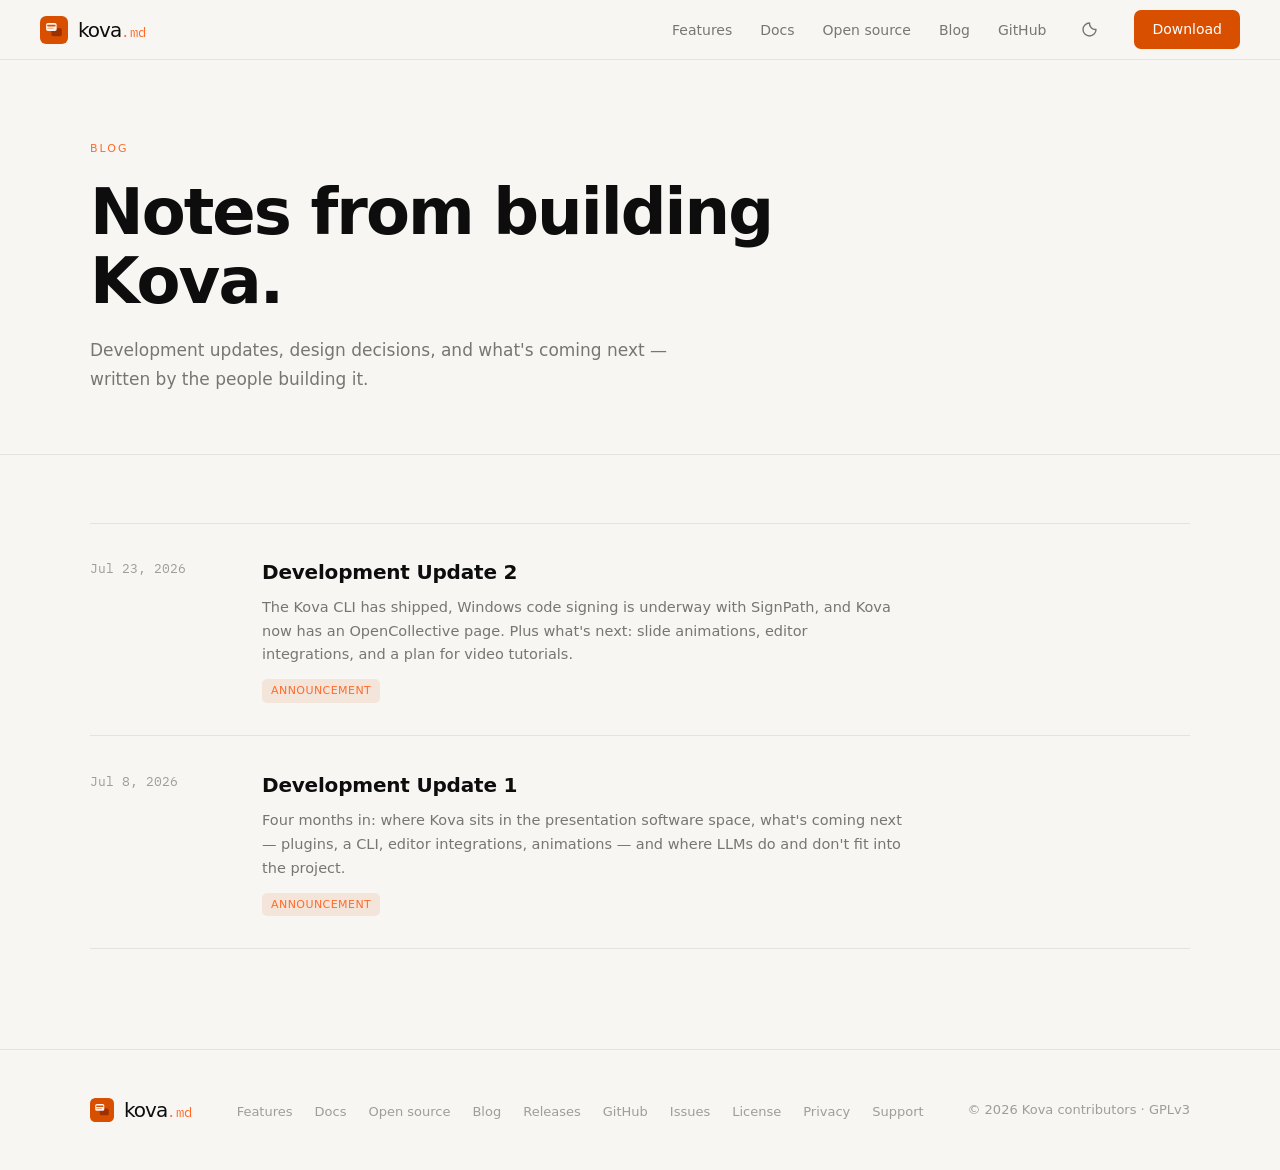
==== commit d8518c14: "blog: publish Development Update 2 CLI shipped in 0.7.3, Windows code signing progress via SignPath," ====
--- a/blog/index.html
+++ b/blog/index.html
@@ -80,6 +80,17 @@
   <div class="container">
     <div class="post-list">
 
+      <a href="development-update-2.html" class="post-card">
+        <span class="post-date">Jul 23, 2026</span>
+        <div>
+          <h2>Development Update 2</h2>
+          <p class="post-excerpt">The Kova CLI has shipped, Windows code signing is underway with SignPath, and Kova now has an OpenCollective page. Plus what's next: slide animations, editor integrations, and a plan for video tutorials.</p>
+          <div class="post-tags">
+            <span class="post-tag">Announcement</span>
+          </div>
+        </div>
+      </a>
+
       <a href="development-update-1.html" class="post-card">
         <span class="post-date">Jul 8, 2026</span>
         <div>
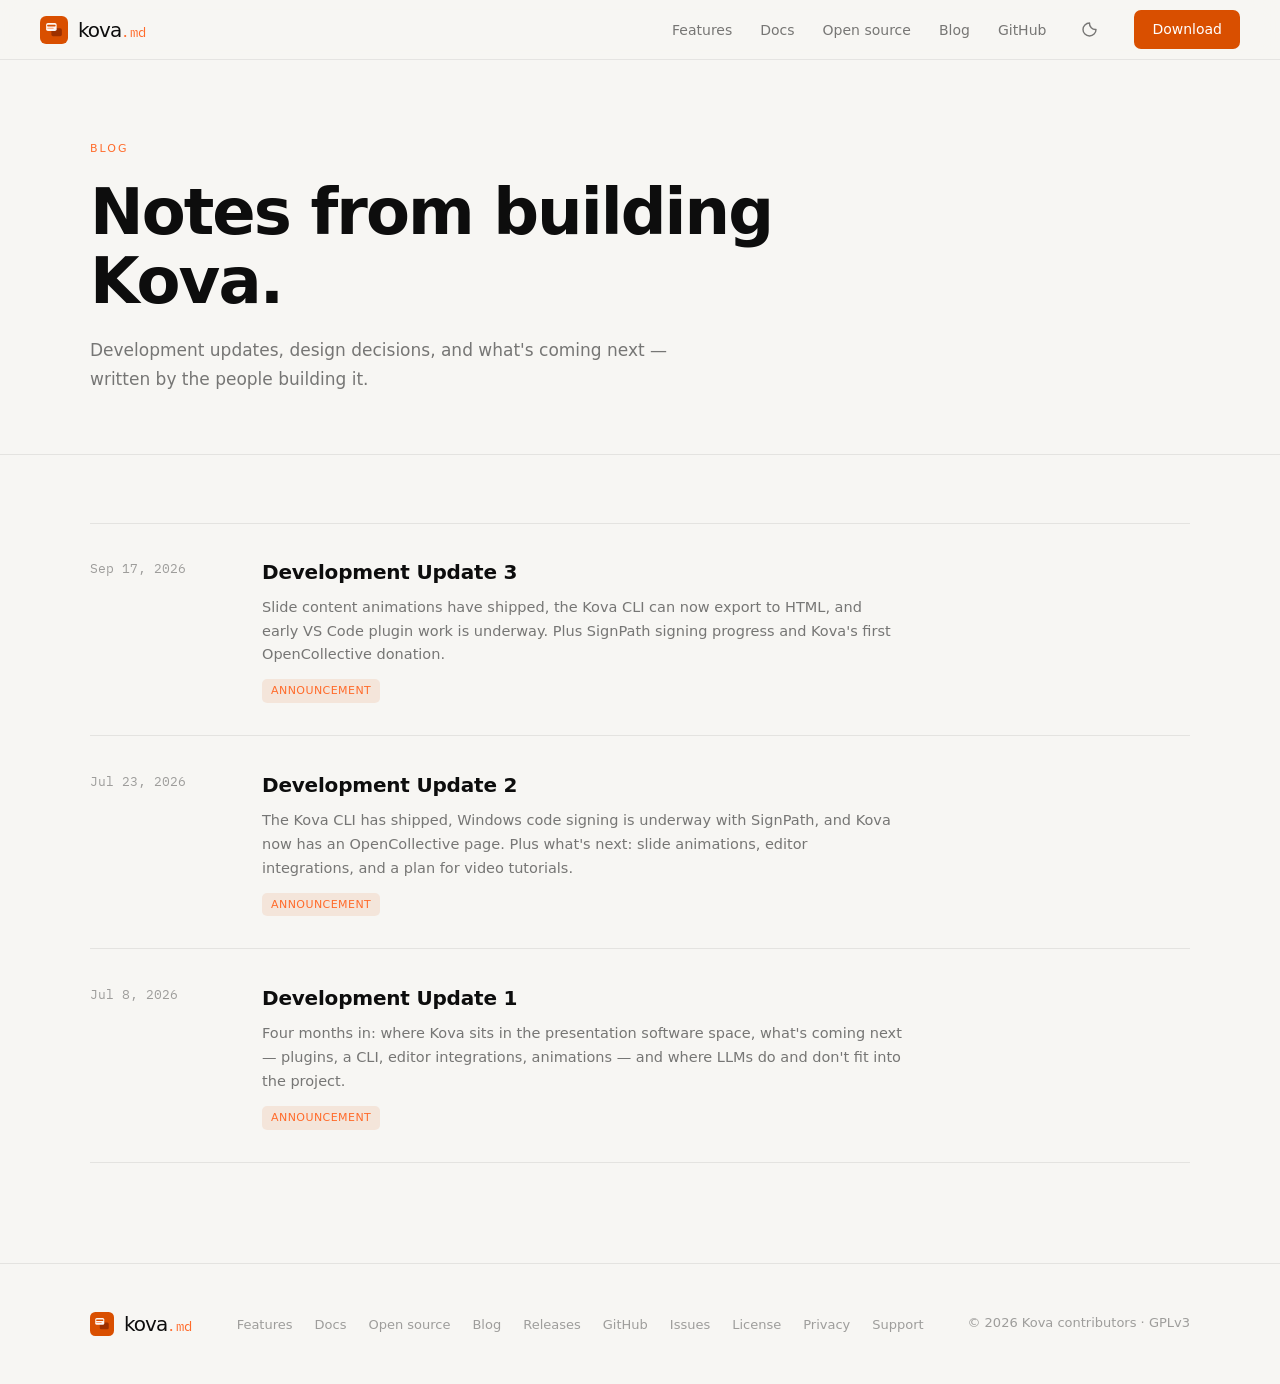
==== commit 439f1856: "blog: add Development Update 3 Covers CLI HTML export and safer command parsing, shipped slide anima" ====
--- a/blog/index.html
+++ b/blog/index.html
@@ -80,6 +80,17 @@
   <div class="container">
     <div class="post-list">
 
+      <a href="development-update-3.html" class="post-card">
+        <span class="post-date">Sep 17, 2026</span>
+        <div>
+          <h2>Development Update 3</h2>
+          <p class="post-excerpt">Slide content animations have shipped, the Kova CLI can now export to HTML, and early VS Code plugin work is underway. Plus SignPath signing progress and Kova's first OpenCollective donation.</p>
+          <div class="post-tags">
+            <span class="post-tag">Announcement</span>
+          </div>
+        </div>
+      </a>
+
       <a href="development-update-2.html" class="post-card">
         <span class="post-date">Jul 23, 2026</span>
         <div>
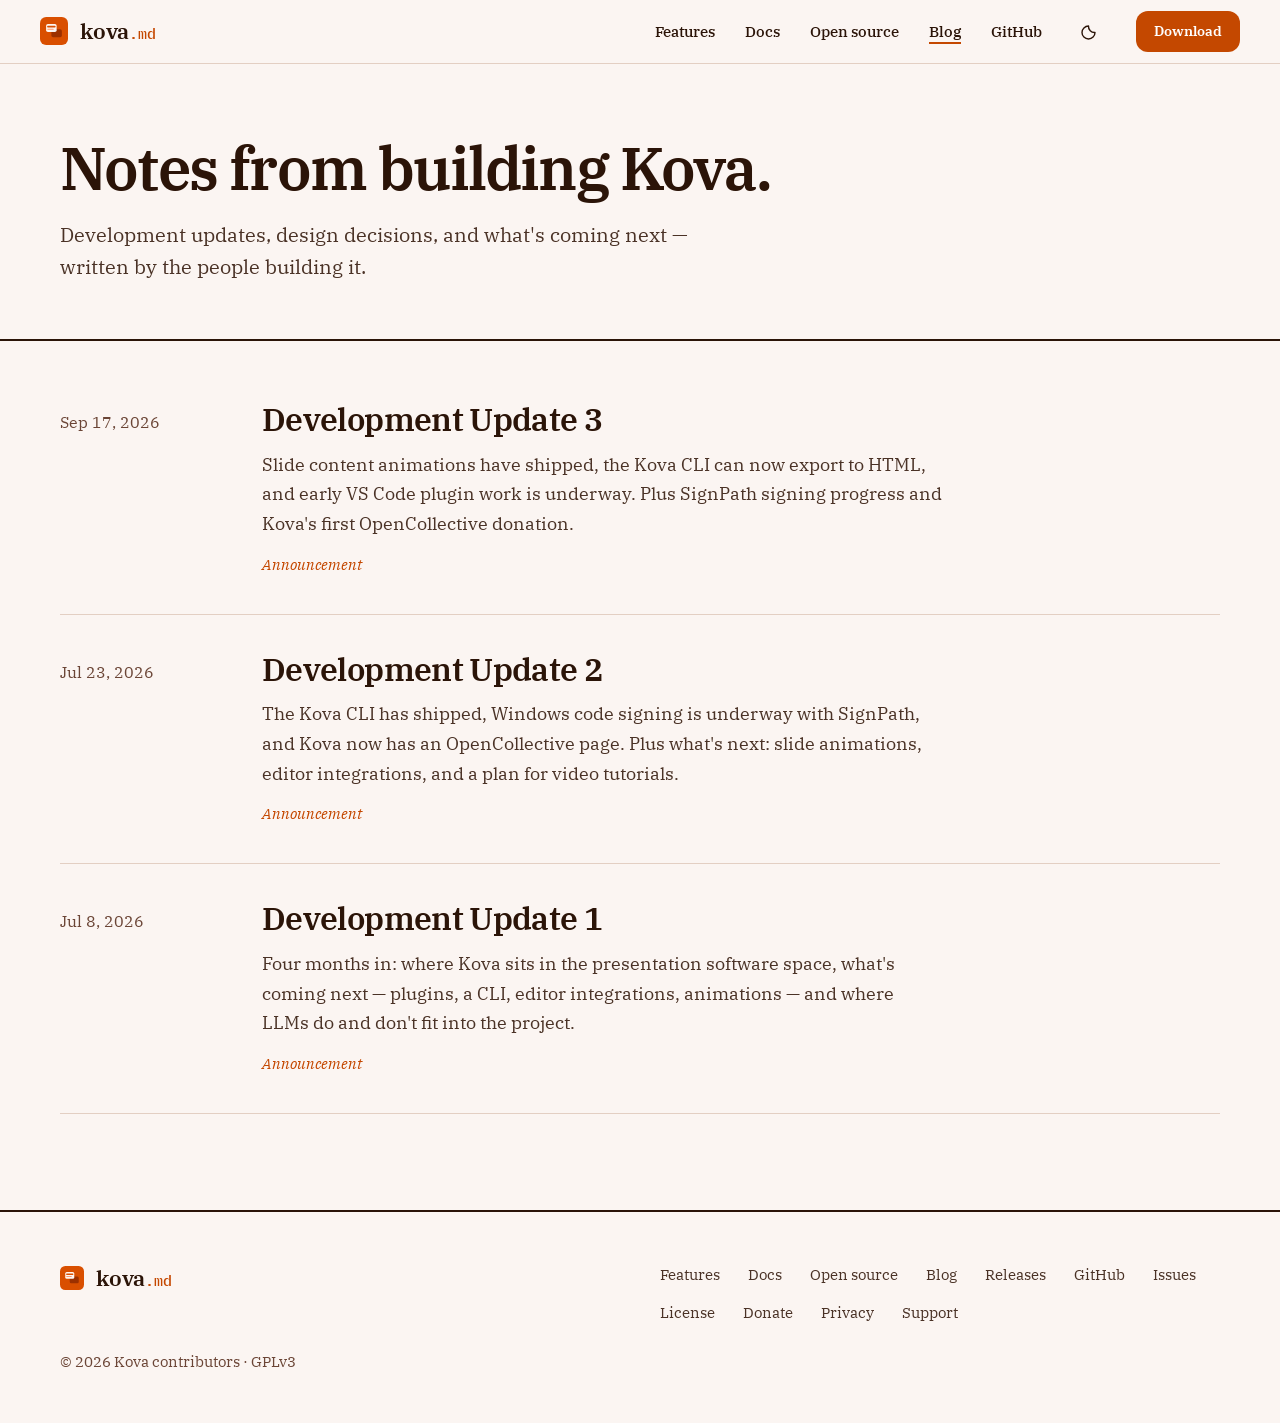
==== commit 230a6365: "Redesign site and wiki styling New look across the marketing site and wiki: Kova palette, IBM Plex S" ====
--- a/blog/index.html
+++ b/blog/index.html
@@ -16,8 +16,8 @@
   <link rel="icon" type="image/png" sizes="32x32" href="../assets/favicon-32.png">
   <link rel="icon" type="image/png" sizes="128x128" href="../assets/favicon-128.png">
   <link rel="apple-touch-icon" href="../assets/apple-touch-icon.png">
-  <link rel="stylesheet" href="../css/style.css?v=20260522">
-  <link rel="stylesheet" href="../css/blog.css?v=20260708a">
+  <link rel="stylesheet" href="../css/style.css?v=20260930">
+  <link rel="stylesheet" href="../css/blog.css?v=20260930">
   <script>
     (function() {
       var t = localStorage.getItem('kova-theme');
@@ -59,7 +59,7 @@
       </button>
     </li>
     <li>
-      <a href="https://github.com/kovamd/kova/releases" class="btn btn-primary" style="padding:7px 16px;font-size:13px;">
+      <a href="https://github.com/kovamd/kova/releases" class="btn btn-primary btn-sm">
         Download
       </a>
     </li>
@@ -69,7 +69,6 @@
 <!-- ═══ PAGE HERO ══════════════════════════════════════════ -->
 <section class="blog-page-hero">
   <div class="container">
-    <p class="s-label">Blog</p>
     <h1 class="blog-hero-heading">Notes from building Kova.</h1>
     <p class="blog-hero-sub">Development updates, design decisions, and what's coming next — written by the people building it.</p>
   </div>
@@ -120,7 +119,7 @@
 <!-- ═══ FOOTER ══════════════════════════════════════════════ -->
 <footer>
   <div class="footer-inner">
-    <a class="nav-logo" href="/" style="text-decoration:none;">
+    <a class="nav-logo" href="/">
       <img src="../assets/kova-icon.svg?v=20260522" width="24" height="24" alt="">
       <span class="nav-wordmark">kova<span class="tld">.md</span></span>
     </a>
@@ -133,6 +132,7 @@
       <li><a href="https://github.com/KovaMD/Kova">GitHub</a></li>
       <li><a href="https://github.com/KovaMD/Kova/issues">Issues</a></li>
       <li><a href="https://github.com/KovaMD/Kova/blob/main/LICENSE">License</a></li>
+      <li><a href="https://opencollective.com/kovamd">Donate</a></li>
       <li><a href="../privacy.html">Privacy</a></li>
       <li><a href="mailto:support@kova.md">Support</a></li>
     </ul>
@@ -140,6 +140,6 @@
   </div>
 </footer>
 
-<script src="../js/main.js?v=20260522" defer></script>
+<script src="../js/main.js?v=20260930" defer></script>
 </body>
 </html>
--- a/css/style.css
+++ b/css/style.css
@@ -1,124 +1,127 @@
+/* ═══════════════════════════════════════════════════════════
+   kova.md — shared stylesheet
+   Light by default; dark via html[data-theme="dark"] (toggle in js/main.js).
+   CSP: external CSS only. No inline styles anywhere in the markup.
+   ═══════════════════════════════════════════════════════════ */
 *, *::before, *::after { box-sizing: border-box; margin: 0; padding: 0; }
 img { display: block; max-width: 100%; height: auto; }
 
-/* ─── Fonts ───────────────────────────────────────────── */
+/* ─── Fonts (self-hosted, SIL OFL — see assets/fonts/IBM-Plex-OFL.txt) ─── */
 @font-face {
-  font-family: 'Inter';
-  src: url('../assets/fonts/inter-var.woff2') format('woff2-variations');
-  font-weight: 100 900;
-  font-style: normal;
-  font-display: swap;
-}
-
+  font-family: 'IBM Plex Serif';
+  src: url('../assets/fonts/ibm-plex-serif-400.woff2') format('woff2');
+  font-weight: 400; font-style: normal; font-display: swap;
+}
+@font-face {
+  font-family: 'IBM Plex Serif';
+  src: url('../assets/fonts/ibm-plex-serif-400-italic.woff2') format('woff2');
+  font-weight: 400; font-style: italic; font-display: swap;
+}
+@font-face {
+  font-family: 'IBM Plex Serif';
+  src: url('../assets/fonts/ibm-plex-serif-500.woff2') format('woff2');
+  font-weight: 500; font-style: normal; font-display: swap;
+}
+@font-face {
+  font-family: 'IBM Plex Serif';
+  src: url('../assets/fonts/ibm-plex-serif-600.woff2') format('woff2');
+  font-weight: 600; font-style: normal; font-display: swap;
+}
 @font-face {
   font-family: 'IBM Plex Mono';
   src: url('../assets/fonts/ibm-plex-mono-400.woff2') format('woff2');
-  font-weight: 400;
-  font-style: normal;
-  font-display: swap;
-}
-
+  font-weight: 400; font-style: normal; font-display: swap;
+}
 @font-face {
   font-family: 'IBM Plex Mono';
   src: url('../assets/fonts/ibm-plex-mono-500.woff2') format('woff2');
-  font-weight: 500;
-  font-style: normal;
-  font-display: swap;
-}
-
-/* ─── Design tokens — dark (default) ─────────────────── */
+  font-weight: 500; font-style: normal; font-display: swap;
+}
+
+/* ─── Design tokens — light (default) ────────────────────── */
 :root {
-  --orange:        #D94F00;
-  --orange-dark:   #8C2800;
-  --orange-bright: #FF6B2B;
-  --orange-warm:   #FF8C52;
-  --ink:           #0D0D0D;
-
-  /* Semantic tokens — dark baseline */
-  --bg:                  #111111;
-  --bg-alt:              #0c0c0c;
-  --text:                #FFFFFF;
-  --text-muted:          rgba(255,255,255,0.5);
-  --text-dim:            rgba(255,255,255,0.28);
-  --card-bg:             #181818;
-  --card-border:         rgba(255,255,255,0.07);
-  --surface:             #1e1e1e;
-  --feat-hover:          #1d1d1d;
-  --nav-bg:              rgba(17,17,17,0.85);
-  --nav-bg-scrolled:     rgba(17,17,17,0.97);
-  --nav-border:          rgba(255,255,255,0.06);
-  --nav-border-scrolled: rgba(255,255,255,0.10);
-  --cta-border:          rgba(217,79,0,0.10);
+  /* Brand */
+  --orange:        #D95000;   /* icon orange: logo and large fills only */
+  --orange-dark:   #A03000;   /* icon burnt rectangle */
+
+  /* Accent used for text and controls (passes 4.5:1 on the page ground) */
+  --accent:        #C44800;
+  --accent-hover:  #A03000;
+  --btn-bg:        #C44800;
+  --btn-bg-hover:  #A03000;
+
+  /* Legacy names still used by features.css / open-source.css / blog.css */
+  --orange-bright: var(--accent);
+  --orange-warm:   #A03000;
+
+  /* Surfaces */
+  --bg:            #FBF5F2;
+  --bg-alt:        #F3E7E1;
+  --surface:       #F0D9CD;
+  --card-bg:       #FFFFFF;
+  --card-border:   #E3CFC3;
+  --feat-hover:    #F7EDE7;
+  --nav-bg:        #FBF5F2;
+
+  /* Text */
+  --text:          #2B1408;
+  --text-muted:    #4A3226;
+  --text-dim:      #6B4536;
+
+  /* Editor / code panels (neutral charcoal, never orange) */
+  --panel:         #2E2621;
+  --panel-bar:     #3A312B;
+  --panel-text:    #FFF7F2;
+  --panel-dim:     #B8AAA0;
+  --mark:          #FFC4A8;
 
   /* Font stacks */
-  --font-ui:   'Inter', system-ui, -apple-system, BlinkMacSystemFont, 'Segoe UI', sans-serif;
+  --font-ui:   'IBM Plex Serif', Georgia, 'Times New Roman', serif;
   --font-mono: 'IBM Plex Mono', ui-monospace, SFMono-Regular, 'Cascadia Code', monospace;
 }
 
-/* ─── Light mode — system preference ─────────────────── */
-@media (prefers-color-scheme: light) {
-  html:not([data-theme="dark"]) {
-    --bg:                  #F7F6F3;
-    --bg-alt:              #EEECEA;
-    --text:                #0D0D0D;
-    --text-muted:          rgba(13,13,13,0.55);
-    --text-dim:            rgba(13,13,13,0.38);
-    --card-bg:             #E9E7E3;
-    --card-border:         rgba(0,0,0,0.08);
-    --surface:             #E2DFD9;
-    --feat-hover:          #E4E1DC;
-    --nav-bg:              rgba(247,246,243,0.85);
-    --nav-bg-scrolled:     rgba(247,246,243,0.97);
-    --nav-border:          rgba(0,0,0,0.07);
-    --nav-border-scrolled: rgba(0,0,0,0.12);
-    --cta-border:          rgba(217,79,0,0.12);
-  }
-}
-
-/* ─── Explicit theme overrides ────────────────────────── */
-html[data-theme="light"] {
-  --bg:                  #F7F6F3;
-  --bg-alt:              #EEECEA;
-  --text:                #0D0D0D;
-  --text-muted:          rgba(13,13,13,0.55);
-  --text-dim:            rgba(13,13,13,0.38);
-  --card-bg:             #E9E7E3;
-  --card-border:         rgba(0,0,0,0.08);
-  --surface:             #E2DFD9;
-  --feat-hover:          #E4E1DC;
-  --nav-bg:              rgba(247,246,243,0.85);
-  --nav-bg-scrolled:     rgba(247,246,243,0.97);
-  --nav-border:          rgba(0,0,0,0.07);
-  --nav-border-scrolled: rgba(0,0,0,0.12);
-  --cta-border:          rgba(217,79,0,0.12);
-}
-
+/* ─── Dark theme (opt-in through the toggle) ─────────────── */
 html[data-theme="dark"] {
-  --bg:                  #111111;
-  --bg-alt:              #0c0c0c;
-  --text:                #FFFFFF;
-  --text-muted:          rgba(255,255,255,0.5);
-  --text-dim:            rgba(255,255,255,0.28);
-  --card-bg:             #181818;
-  --card-border:         rgba(255,255,255,0.07);
-  --surface:             #1e1e1e;
-  --feat-hover:          #1d1d1d;
-  --nav-bg:              rgba(17,17,17,0.85);
-  --nav-bg-scrolled:     rgba(17,17,17,0.97);
-  --nav-border:          rgba(255,255,255,0.06);
-  --nav-border-scrolled: rgba(255,255,255,0.10);
-  --cta-border:          rgba(217,79,0,0.10);
+  --accent:        #FF9A66;
+  --accent-hover:  #FFC4A8;
+  --btn-bg:        #C44800;
+  --btn-bg-hover:  #D95000;
+  --orange-warm:   #FFB58F;
+
+  --bg:            #1C1511;
+  --bg-alt:        #251C17;
+  --surface:       #33271F;
+  --card-bg:       #2A2019;
+  --card-border:   #45352B;
+  --feat-hover:    #33271F;
+  --nav-bg:        #1C1511;
+
+  --text:          #FBF5F2;
+  --text-muted:    #D8C7BD;
+  --text-dim:      #B39F93;
+
+  --panel:         #120E0B;
+  --panel-bar:     #2A2019;
+  --panel-text:    #FFF7F2;
+  --panel-dim:     #A79A90;
 }
 
 html { scroll-behavior: smooth; }
 
 body {
   font-family: var(--font-ui);
+  font-size: 17px;
   background: var(--bg);
   color: var(--text);
-  line-height: 1.6;
+  line-height: 1.65;
   -webkit-font-smoothing: antialiased;
-  transition: background 0.2s, color 0.2s;
+}
+
+a:focus-visible,
+button:focus-visible,
+.syn-radio:focus-visible + label {
+  outline: 3px solid var(--text);
+  outline-offset: 3px;
 }
 
 /* ─── Nav ─────────────────────────────────────────────── */
@@ -126,843 +129,546 @@
   position: fixed;
   top: 0; left: 0; right: 0;
   z-index: 100;
-  height: 60px;
+  height: 64px;
   display: flex;
   align-items: center;
   padding: 0 40px;
   background: var(--nav-bg);
-  backdrop-filter: blur(14px);
-  -webkit-backdrop-filter: blur(14px);
-  border-bottom: 1px solid var(--nav-border);
-  transition: background 0.2s, border-color 0.2s;
-}
-nav.scrolled {
-  background: var(--nav-bg-scrolled);
-  border-bottom-color: var(--nav-border-scrolled);
-}
+  border-bottom: 1px solid var(--card-border);
+}
+nav.scrolled { border-bottom-color: var(--text-dim); }
 .nav-logo {
   display: flex;
   align-items: center;
-  gap: 10px;
+  gap: 12px;
   text-decoration: none;
   flex-shrink: 0;
 }
 .nav-wordmark {
-  font-size: 20px;
-  font-weight: 500;
-  letter-spacing: -1px;
+  font-size: 22px;
+  font-weight: 600;
+  letter-spacing: -0.01em;
   color: var(--text);
 }
 .nav-wordmark .tld {
   font-family: var(--font-mono);
-  font-size: 14px;
-  font-weight: 400;
-  color: var(--orange-bright);
-  letter-spacing: 0.04em;
+  font-size: 15px;
+  font-weight: 500;
+  color: var(--accent);
+  letter-spacing: 0;
 }
 .nav-spacer { flex: 1; }
 .nav-links {
   display: flex;
   align-items: center;
-  gap: 28px;
+  gap: 30px;
   list-style: none;
 }
 .nav-links a:not(.btn) {
-  font-size: 14px;
-  color: var(--text-muted);
+  font-size: 15px;
+  font-weight: 500;
+  color: var(--text);
   text-decoration: none;
-  transition: color 0.15s;
-}
-.nav-links a:not(.btn):hover { color: var(--text); }
+}
+.nav-links a:not(.btn):hover { color: var(--accent); text-decoration: underline; text-underline-offset: 5px; text-decoration-thickness: 2px; }
+.nav-links a[aria-current="page"]:not(.btn) { text-decoration: underline; text-underline-offset: 5px; text-decoration-thickness: 2px; text-decoration-color: var(--accent); }
 
 /* ─── Theme toggle ────────────────────────────────────── */
 .theme-toggle {
   background: none;
   border: none;
   cursor: pointer;
-  color: var(--text-muted);
-  width: 32px;
-  height: 32px;
+  color: var(--text);
+  width: 34px;
+  height: 34px;
   display: flex;
   align-items: center;
   justify-content: center;
-  border-radius: 6px;
+  border-radius: 8px;
   padding: 0;
-  transition: background 0.15s, color 0.15s;
   flex-shrink: 0;
 }
-.theme-toggle:hover {
-  background: rgba(128,128,128,0.12);
-  color: var(--text);
-}
-
-/* Show sun in dark mode (click = go light); moon in light mode (click = go dark) */
-.theme-toggle .icon-sun  { display: block; }
-.theme-toggle .icon-moon { display: none;  }
-
-@media (prefers-color-scheme: light) {
-  .theme-toggle .icon-sun  { display: none;  }
-  .theme-toggle .icon-moon { display: block; }
-}
-html[data-theme="light"] .theme-toggle .icon-sun  { display: none;  }
-html[data-theme="light"] .theme-toggle .icon-moon { display: block; }
-html[data-theme="dark"]  .theme-toggle .icon-sun  { display: block; }
-html[data-theme="dark"]  .theme-toggle .icon-moon { display: none;  }
+.theme-toggle:hover { background: var(--surface); }
+/* Light is the default: show the moon (click = go dark). In dark: show the sun. */
+.theme-toggle .icon-sun  { display: none;  }
+.theme-toggle .icon-moon { display: block; }
+html[data-theme="dark"] .theme-toggle .icon-sun  { display: block; }
+html[data-theme="dark"] .theme-toggle .icon-moon { display: none;  }
 
 /* ─── Buttons ─────────────────────────────────────────── */
 .btn {
   display: inline-flex;
   align-items: center;
-  gap: 7px;
-  padding: 8px 18px;
-  border-radius: 7px;
+  gap: 8px;
+  padding: 10px 20px;
+  border-radius: 12px;
+  font-family: var(--font-ui);
+  font-size: 15px;
+  font-weight: 600;
+  text-decoration: none;
+  cursor: pointer;
+  border: 2px solid transparent;
+  white-space: nowrap;
+}
+.btn-primary { background: var(--btn-bg); color: #fff; }
+.btn-primary:hover { background: var(--btn-bg-hover); }
+.btn-secondary { background: transparent; color: var(--text); border-color: var(--text); }
+.btn-secondary:hover { background: var(--text); color: var(--bg); }
+.btn-lg { padding: 14px 26px; font-size: 17px; }
+.btn-sm { padding: 7px 16px; font-size: 14px; }
+
+/* ─── Hero ────────────────────────────────────────────── */
+.hero {
+  padding: 144px 40px 96px;
+}
+.hero-inner.container { max-width: 1320px; }
+.hero-inner {
+  display: flex;
+  align-items: center;
+  gap: 72px;
+}
+.hero-content { flex: 0 1 500px; }
+.hero h1 {
+  font-size: clamp(42px, 5vw, 72px);
+  font-weight: 600;
+  line-height: 1.03;
+  letter-spacing: -0.03em;
+  margin-bottom: 24px;
+}
+.hero-sub {
+  font-size: 20px;
+  color: var(--text-muted);
+  max-width: 480px;
+  margin-bottom: 36px;
+  line-height: 1.6;
+}
+.hero-cta {
+  display: flex;
+  gap: 12px;
+  flex-wrap: wrap;
+  margin-bottom: 24px;
+}
+.hero-os-links {
+  display: flex;
+  align-items: center;
+  gap: 10px;
+  font-size: 15px;
+}
+.os-link {
+  display: inline-flex;
+  align-items: center;
+  gap: 6px;
+  color: var(--text-muted);
+  text-decoration: underline;
+  text-underline-offset: 4px;
+  text-decoration-thickness: 1px;
+}
+.os-link:hover { color: var(--accent); }
+.os-sep { color: var(--text-dim); }
+
+/* The overlap of a light card on a darker rectangle echoes the icon */
+.hero-visual {
+  flex: 1 1 540px;
+  min-width: 0;
+  position: relative;
+  padding: 0 0 48px 48px;
+}
+.hero-visual::before {
+  content: "";
+  position: absolute;
+  left: 0; bottom: 0;
+  width: 72%; height: 72%;
+  background: var(--surface);
+  border-radius: 28px;
+}
+.hero-screenshot {
+  position: relative;
+  border-radius: 20px;
+  overflow: hidden;
+  border: 1px solid var(--card-border);
+  background: var(--card-bg);
+}
+.hero-screenshot img { width: 100%; cursor: zoom-in; }
+
+/* Light/dark screenshot variants */
+.screenshot-dark  { display: none;  }
+.screenshot-light { display: block; }
+html[data-theme="dark"] .screenshot-dark  { display: block; }
+html[data-theme="dark"] .screenshot-light { display: none;  }
+
+/* ─── Editor colour classes (used inside .fce-body and .syn-code) ─── */
+.c-h1   { color: #FFB58F; font-weight: 500; }
+.c-h2   { color: #FF9A66; font-weight: 500; }
+.c-h3   { color: #F2A98C; font-weight: 500; }
+.c-text { color: #E5D8CF; }
+.c-sep  { color: #A79A90; }
+.c-col  { color: #FF9A66; font-weight: 500; }
+.c-note { color: #B8AAA0; font-style: italic; }
+.c-code { color: #A9C99A; }
+.c-kw   { color: #FFB58F; }
+
+/* ─── Section chrome ──────────────────────────────────── */
+.container { max-width: 1160px; margin: 0 auto; }
+section { padding: 96px 40px; }
+.s-heading {
+  font-size: clamp(30px, 3.6vw, 46px);
+  font-weight: 600;
+  letter-spacing: -0.02em;
+  line-height: 1.1;
+  margin-bottom: 40px;
+}
+.s-sub {
+  font-size: 19px;
+  color: var(--text-muted);
+  max-width: 560px;
+  line-height: 1.65;
+}
+.s-sub-spaced { margin-bottom: 48px; }
+.mt-24 { margin-top: 24px; }
+
+/* ─── Syntax tabs (CSS only, no JavaScript) ───────────── */
+.syn-section { background: var(--bg-alt); }
+.syn-radio {
+  position: absolute;
+  opacity: 0;
+  pointer-events: none;
+}
+.syn-layout {
+  display: grid;
+  grid-template-columns: 300px 1fr;
+  gap: 56px;
+  align-items: start;
+}
+.syn-tabs { display: flex; flex-direction: column; gap: 8px; }
+.syn-tab {
+  display: flex;
+  align-items: center;
+  justify-content: space-between;
+  gap: 12px;
+  padding: 14px 18px;
+  border-radius: 12px;
+  cursor: pointer;
+  font-size: 17px;
+  font-weight: 600;
+  color: var(--text);
+}
+.syn-tab:hover { background: var(--surface); }
+.syn-tab code {
+  font-family: var(--font-mono);
   font-size: 14px;
   font-weight: 500;
-  text-decoration: none;
-  transition: all 0.18s;
-  cursor: pointer;
-  border: none;
-  white-space: nowrap;
-}
-.btn-primary { background: var(--orange); color: #fff; }
-.btn-primary:hover { background: var(--orange-bright); transform: translateY(-1px); box-shadow: 0 6px 20px rgba(217,79,0,0.35); }
-.btn-secondary { background: rgba(128,128,128,0.1); color: var(--text); border: 1px solid var(--card-border); }
-.btn-secondary:hover { background: rgba(128,128,128,0.18); }
-.btn-lg { padding: 13px 26px; font-size: 16px; border-radius: 8px; }
-
-/* ─── Hero ────────────────────────────────────────────── */
-.hero {
+}
+.syn-panel { display: none; }
+.syn-lead {
+  font-size: 26px;
+  font-weight: 600;
+  line-height: 1.3;
+  letter-spacing: -0.015em;
+  max-width: 760px;
+  margin-bottom: 28px;
+}
+.syn-pair {
+  display: grid;
+  grid-template-columns: repeat(2, minmax(0, 1fr));
+  gap: 24px;
+  align-items: start;
+}
+.syn-code {
+  min-height: 260px;
+  padding: 24px;
+  background: var(--panel);
+  color: var(--panel-text);
+  border-radius: 20px;
+  font-family: var(--font-mono);
+  font-size: 14px;
+  line-height: 1.75;
+  overflow-x: auto;
+}
+.syn-line { display: block; white-space: pre; min-height: 1.75em; }
+.syn-line .mk { background: var(--mark); color: #2B1408; padding: 0 4px; border-radius: 3px; }
+.syn-hl { color: var(--mark); }
+.syn-slide {
+  min-height: 260px;
   display: flex;
   flex-direction: column;
-  align-items: center;
-  padding: 150px 24px 90px;
-  text-align: center;
-  position: relative;
-  overflow: hidden;
-}
-.hero-glow {
-  position: absolute;
-  top: -160px; left: 50%;
-  transform: translateX(-50%);
-  width: 900px; height: 700px;
-  background: radial-gradient(ellipse at center, rgba(217,79,0,0.12) 0%, transparent 65%);
-  pointer-events: none;
-}
-.hero-badge {
-  display: inline-flex;
-  align-items: center;
-  gap: 7px;
-  padding: 5px 14px;
-  border-radius: 100px;
-  border: 1px solid rgba(217,79,0,0.28);
-  background: rgba(217,79,0,0.08);
-  font-size: 12px;
-  color: var(--orange-bright);
-  letter-spacing: 0.05em;
-  margin-bottom: 28px;
-  animation: fadeUp 0.5s ease forwards;
-}
-.hero h1 {
-  font-size: clamp(48px, 7.5vw, 92px);
-  font-weight: 600;
-  line-height: 1.04;
-  letter-spacing: -0.03em;
-  margin-bottom: 22px;
-  max-width: 820px;
-  animation: fadeUp 0.5s 0.1s ease both;
-}
-.hero-inner.container {
-  max-width: 1360px;
-}
-.hero-inner {
-  display: flex;
-  align-items: center;
-  gap: 64px;
-  text-align: left;
-}
-.hero-content { flex: 0 1 480px; }
-.hero-content .hero-cta,
-.hero-content .hero-os-links { justify-content: flex-start; }
-.hero-content h1 {
-  font-size: clamp(38px, 4vw, 60px);
-  max-width: none;
-}
-.hero-visual { flex: 1 1 480px; min-width: 0; }
-.hero-visual .hero-screenshot { max-width: none; }
-.hero h1 em {
-  font-style: normal;
-  background: linear-gradient(130deg, var(--orange-warm) 0%, var(--orange-bright) 45%, var(--orange) 100%);
-  -webkit-background-clip: text;
-  -webkit-text-fill-color: transparent;
-  background-clip: text;
-}
-.hero-sub {
-  font-size: clamp(16px, 1.8vw, 19px);
-  color: var(--text-muted);
-  max-width: 520px;
-  margin-bottom: 36px;
-  line-height: 1.65;
-  animation: fadeUp 0.5s 0.2s ease both;
-}
-.hero-cta {
-  display: flex;
-  gap: 10px;
-  justify-content: center;
-  flex-wrap: wrap;
-  margin-bottom: 72px;
-  animation: fadeUp 0.5s 0.3s ease both;
-}
-
-/* ─── Hero screenshot ─────────────────────────────────── */
-.hero-screenshot {
-  width: 100%;
-  max-width: 980px;
+  padding: 28px;
+  background: #FFFFFF;
+  color: #2B1408;
+  border-radius: 20px;
+}
+.syn-slide-title {
+  font-size: 30px;
+  font-weight: 600;
+  line-height: 1.1;
+  letter-spacing: -0.02em;
+  color: #C44800;
+}
+.syn-slide-title-only { margin: auto 0; font-size: 38px; }
+.syn-slide ul { margin: 16px 0 0; padding-left: 22px; font-size: 19px; line-height: 1.5; }
+.syn-slide-cite { margin-top: auto; align-self: flex-end; font-size: 14px; color: #6B4536; padding-top: 16px; }
+.syn-notes {
+  margin-top: 8px;
+  padding: 10px 16px;
+  background: var(--surface);
   border-radius: 12px;
-  overflow: hidden;
-  box-shadow:
-    0 0 0 1px rgba(255,255,255,0.07),
-    0 40px 90px rgba(0,0,0,0.5),
-    0 0 140px rgba(217,79,0,0.07);
-  animation: fadeUp 0.6s 0.4s ease both;
-}
-.hero-screenshot img { width: 100%; }
-.screenshot-light { display: none;  }
-.screenshot-dark  { display: block; }
-@media (prefers-color-scheme: light) {
-  .screenshot-light { display: block; }
-  .screenshot-dark  { display: none;  }
-}
-html[data-theme="light"] .screenshot-light { display: block; }
-html[data-theme="light"] .screenshot-dark  { display: none;  }
-html[data-theme="dark"]  .screenshot-light { display: none;  }
-html[data-theme="dark"]  .screenshot-dark  { display: block; }
-/* Window chrome — always dark (it's a macOS mock) */
-.window-bar {
-  height: 40px;
-  background: #1e1e1e;
-  display: flex;
-  align-items: center;
-  padding: 0 16px;
-  gap: 7px;
-  border-bottom: 1px solid rgba(255,255,255,0.06);
-}
-.tl { width: 12px; height: 12px; border-radius: 50%; flex-shrink: 0; }
-.tl-r { background: #FF5F57; }
-.tl-y { background: #FEBC2E; }
-.tl-g { background: #28C840; }
-.window-title {
-  flex: 1;
-  text-align: center;
-  font-size: 12px;
-  color: rgba(255,255,255,0.28);
-  font-family: var(--font-mono);
-}
-.window-body {
-  display: grid;
-  grid-template-columns: 1fr 1fr;
-}
-/* Editor pane — always dark (code editor) */
-.editor-pane {
-  background: #0d0d0d;
-  padding: 28px;
-  font-family: var(--font-mono);
-  font-size: 13px;
-  line-height: 1.75;
-  border-right: 1px solid rgba(255,255,255,0.05);
-  overflow: hidden;
-}
-.editor-pane p { min-height: 1.75em; }
-.c-h1   { color: #FF8C52; font-weight: 600; }
-.c-h2   { color: #FF6B2B; font-weight: 600; }
-.c-h3   { color: #e88060; font-weight: 600; }
-.c-text { color: #999; }
-.c-sep  { color: #666; }
-.c-col  { color: #D94F00; font-weight: bold; }
-.c-note { color: #777; font-style: italic; }
-.c-code { color: #6a9955; }
-.c-kw   { color: #FF8C52; }
-.cursor {
-  display: inline-block;
-  width: 2px; height: 14px;
-  background: var(--orange-bright);
-  vertical-align: text-bottom;
-  animation: blink 1.2s step-end infinite;
-}
-@keyframes blink { 0%,100% { opacity:1; } 50% { opacity:0; } }
-
-.preview-pane {
-  background: var(--surface);
-  display: flex;
-  align-items: center;
-  justify-content: center;
-  padding: 36px 32px;
-  transition: background 0.2s;
-}
-.slide-card {
-  width: 100%;
-  aspect-ratio: 16/9;
-  background: white;
-  border-radius: 6px;
-  box-shadow: 0 8px 32px rgba(0,0,0,0.3);
-  padding: 28px 32px;
-  display: flex;
-  flex-direction: column;
-  justify-content: center;
-  position: relative;
-  overflow: hidden;
-}
-.slide-title {
-  font-size: 22px;
-  font-weight: 700;
-  color: #0d0d0d;
-  line-height: 1.15;
-  letter-spacing: -0.02em;
-  margin-bottom: 10px;
-}
-.slide-rule {
-  width: 36px; height: 3px;
-  background: var(--orange);
-  border-radius: 2px;
-  margin-bottom: 10px;
-}
-.slide-body { font-size: 11px; color: #555; line-height: 1.65; }
-.slide-num {
-  position: absolute;
-  bottom: 10px; right: 14px;
-  font-size: 9px;
-  color: #ccc;
-  font-family: var(--font-mono);
-}
-
-/* ─── Section chrome ──────────────────────────────────── */
-.container { max-width: 1100px; margin: 0 auto; }
-section { padding: 100px 40px; }
-.present-section + #features { padding-top: 40px; }
-.s-label {
-  font-size: 11px;
-  font-weight: 500;
-  letter-spacing: 0.18em;
-  text-transform: uppercase;
-  color: var(--orange-bright);
-  margin-bottom: 20px;
-}
-.s-heading {
-  font-size: clamp(32px, 4vw, 52px);
-  font-weight: 600;
-  letter-spacing: -0.025em;
-  line-height: 1.08;
-  margin-bottom: 44px;
-}
-.s-sub {
-  font-size: 17px;
-  color: var(--text-muted);
-  max-width: 520px;
-  line-height: 1.65;
-}
-
-/* ─── Features grid ───────────────────────────────────── */
+  font-size: 15px;
+  color: var(--text);
+}
+.syn-notes strong { font-weight: 600; margin-right: 8px; }
+
+#syn1:checked ~ .syn-layout label[for="syn1"],
+#syn2:checked ~ .syn-layout label[for="syn2"],
+#syn3:checked ~ .syn-layout label[for="syn3"],
+#syn4:checked ~ .syn-layout label[for="syn4"] {
+  background: var(--btn-bg);
+  color: #fff;
+}
+#syn1:checked ~ .syn-layout .syn-panel-1,
+#syn2:checked ~ .syn-layout .syn-panel-2,
+#syn3:checked ~ .syn-layout .syn-panel-3,
+#syn4:checked ~ .syn-layout .syn-panel-4 { display: block; }
+#syn1:focus-visible ~ .syn-layout label[for="syn1"],
+#syn2:focus-visible ~ .syn-layout label[for="syn2"],
+#syn3:focus-visible ~ .syn-layout label[for="syn3"],
+#syn4:focus-visible ~ .syn-layout label[for="syn4"] {
+  outline: 3px solid var(--text);
+  outline-offset: 3px;
+}
+
+/* ─── Feature list (plain, no icon cards) ─────────────── */
 .feat-grid {
   display: grid;
-  grid-template-columns: repeat(3, 1fr);
-  margin-top: 60px;
-  border: 1px solid var(--card-border);
-  border-radius: 12px;
-  overflow: hidden;
-  gap: 1px;
-  background: var(--card-border);
+  grid-template-columns: repeat(2, minmax(0, 1fr));
+  gap: 40px 72px;
+  margin-top: 48px;
 }
 .feat-card {
-  background: var(--card-bg);
-  padding: 32px;
-  transition: background 0.2s;
-}
-.feat-card:hover { background: var(--feat-hover); }
-.feat-icon {
-  width: 40px; height: 40px;
-  background: rgba(217,79,0,0.1);
-  border-radius: 9px;
-  display: flex;
-  align-items: center;
-  justify-content: center;
-  margin-bottom: 18px;
-}
-.feat-icon svg { width: 20px; height: 20px; }
-.feat-card h3 { font-size: 15px; font-weight: 600; margin-bottom: 7px; }
-.feat-card p  { font-size: 13.5px; color: var(--text-muted); line-height: 1.6; }
+  padding-top: 20px;
+  border-top: 2px solid var(--text);
+}
+.feat-icon { display: none; }
+.feat-card h3 { font-size: 22px; font-weight: 600; letter-spacing: -0.01em; margin-bottom: 8px; }
+.feat-card p  { font-size: 17px; color: var(--text-muted); line-height: 1.65; max-width: 520px; }
 .feat-card code {
   font-family: var(--font-mono);
-  font-size: 12px;
+  font-size: 0.85em;
   color: var(--orange-warm);
-}
+  background: var(--bg-alt);
+  padding: 1px 6px;
+  border-radius: 6px;
+}
+.feat-card-cta { display: flex; flex-direction: column; }
+.feat-more-link {
+  display: inline-block;
+  margin-top: 14px;
+  font-weight: 600;
+  color: var(--accent);
+  text-underline-offset: 4px;
+  text-decoration-thickness: 2px;
+}
+.feat-more-link:hover { color: var(--text); }
 
 /* ─── Screenshot showcase ────────────────────────────── */
 .showcase-split {
   display: grid;
   grid-template-columns: 1fr 1fr;
-  gap: 20px;
+  gap: 24px;
   margin-top: 48px;
   align-items: start;
 }
 .showcase-triple { grid-template-columns: repeat(3, 1fr); }
 .showcase-shot {
-  border-radius: 10px;
+  border-radius: 16px;
   overflow: hidden;
-  box-shadow: 0 8px 32px rgba(0,0,0,0.4), 0 0 0 1px rgba(255,255,255,0.07);
+  border: 1px solid var(--card-border);
+  background: var(--card-bg);
 }
 .showcase-shot img { width: 100%; cursor: zoom-in; }
-.hero-screenshot img { cursor: zoom-in; }
-
-/* Customise section compound layout */
-.present-heading { font-size: clamp(28px, 3.5vw, 46px); }
+
+/* Themes / customise section */
+.present-heading { font-size: clamp(28px, 3.3vw, 42px); }
 .theme-showcase { display: flex; flex-direction: column; gap: 16px; }
 .theme-slides   { display: grid; grid-template-columns: 1fr 1fr; gap: 16px; }
 .inspector-panels { display: grid; grid-template-columns: repeat(3, 1fr); gap: 12px; align-items: start; }
 .inspector-panels .showcase-shot img { width: auto; max-width: 100%; }
-
-/* ─── Syntax section ──────────────────────────────────── */
-.syntax-section {
-  background: var(--bg-alt);
-  border-top: 1px solid var(--card-border);
-  border-bottom: 1px solid var(--card-border);
-  transition: background 0.2s;
-}
-.syntax-demo {
-  display: grid;
-  grid-template-columns: 1fr 1fr;
-  margin-top: 48px;
-  border: 1px solid var(--card-border);
-  border-radius: 12px;
-  overflow: hidden;
-}
-/* Code input panel — always dark */
-.syntax-code {
-  background: #111;
-  padding: 32px;
-  font-family: var(--font-mono);
-  font-size: 13px;
-  line-height: 1.8;
-  border-right: 1px solid rgba(255,255,255,0.06);
-}
-.syntax-pane-label {
-  font-size: 10px;
-  letter-spacing: 0.12em;
-  color: #444;
-  text-transform: uppercase;
-  margin-bottom: 20px;
-  font-family: var(--font-mono);
-}
-.syntax-result {
-  background: var(--surface);
-  padding: 32px;
-  display: flex;
-  flex-direction: column;
-  gap: 14px;
-  transition: background 0.2s;
-}
-/* Light mode pane label in the results panel */
-.syntax-result .syntax-pane-label { color: var(--text-dim); }
-.mini-slide {
-  flex: 1;
-  background: white;
-  border-radius: 5px;
-  padding: 14px 18px;
-  box-shadow: 0 4px 20px rgba(0,0,0,0.2);
-  position: relative;
-  display: flex;
-  flex-direction: column;
-  justify-content: center;
-}
-.mini-tag {
-  position: absolute;
-  bottom: 7px; right: 10px;
-  font-size: 9px;
-  color: rgba(0,0,0,0.25);
-  font-family: var(--font-mono);
-  font-style: italic;
-}
-
-/* ─── Presenter section ───────────────────────────────── */
 .present-section .container {
   display: grid;
   grid-template-columns: 1fr 1fr;
   gap: 80px;
   align-items: start;
 }
-.checklist { list-style: none; display: flex; flex-direction: column; gap: 13px; margin-top: 24px; }
-.checklist a { color: var(--orange-bright); text-decoration: none; }
-.checklist a:hover { text-decoration: underline; }
+.checklist { list-style: none; display: flex; flex-direction: column; gap: 12px; margin-top: 24px; }
+.checklist a { color: var(--accent); }
 .checklist li {
   display: flex;
   align-items: flex-start;
   gap: 12px;
-  font-size: 15px;
-  color: var(--text-muted);
-  line-height: 1.5;
-}
-.check-dot {
-  width: 20px; height: 20px;
-  border-radius: 50%;
-  background: rgba(217,79,0,0.12);
-  display: flex;
-  align-items: center;
-  justify-content: center;
-  flex-shrink: 0;
-  margin-top: 2px;
-}
-/* Presenter mock — always dark (it's a UI mock) */
-.presenter-mock {
-  background: #0a0a0a;
-  border-radius: 12px;
-  overflow: hidden;
-  border: 1px solid rgba(255,255,255,0.06);
-  box-shadow: 0 24px 64px rgba(0,0,0,0.4);
-}
-.presenter-bar {
-  background: #131313;
-  padding: 11px 18px;
-  border-bottom: 1px solid rgba(255,255,255,0.05);
-  display: flex;
-  align-items: center;
-  justify-content: space-between;
-}
-.presenter-body { padding: 24px; }
-
-/* ─── Install section ─────────────────────────────────── */
-.install-section {
-  border-top: 1px solid var(--card-border);
-  background: var(--bg-alt);
-  transition: background 0.2s;
-}
-.install-section .container {
-  display: grid;
-  grid-template-columns: 1fr 1fr;
-  gap: 80px;
-  align-items: center;
-}
-/* Terminal — always dark */
-.terminal-block {
-  background: #111;
-  border: 1px solid rgba(255,255,255,0.07);
-  border-radius: 10px;
-  overflow: hidden;
-}
-.terminal-bar {
-  background: #181818;
-  padding: 10px 16px;
-  border-bottom: 1px solid rgba(255,255,255,0.06);
-  display: flex;
-  align-items: center;
-  gap: 8px;
-}
-.terminal-bar span {
-  font-size: 11px;
-  color: #444;
-  font-family: var(--font-mono);
-  margin-left: 6px;
-}
-.terminal-body {
-  padding: 22px 24px;
-  font-family: var(--font-mono);
-  font-size: 13px;
-  line-height: 2;
-}
-.terminal-body .prompt { color: #555; }
-.terminal-body .cmd    { color: #aaa; }
-.terminal-body .cmd-hi { color: #FF8C52; }
-
-/* ─── CTA section ─────────────────────────────────────── */
-.cta-section {
-  text-align: center;
-  border-top: 1px solid var(--cta-border);
-  border-bottom: 1px solid var(--cta-border);
-  transition: background 0.2s;
-}
-/* Separate gradients per theme */
-html:not([data-theme="light"]) .cta-section,
-html[data-theme="dark"] .cta-section {
-  background: linear-gradient(180deg, #111111 0%, #1b0b03 55%, #111111 100%);
-}
-html[data-theme="light"] .cta-section {
-  background: linear-gradient(180deg, #F7F6F3 0%, #FFF1E6 55%, #F7F6F3 100%);
-}
-@media (prefers-color-scheme: light) {
-  html:not([data-theme="dark"]) .cta-section {
-    background: linear-gradient(180deg, #F7F6F3 0%, #FFF1E6 55%, #F7F6F3 100%);
-  }
-}
-.cta-icon { margin-bottom: 24px; }
-.cta-section h2 {
-  font-size: clamp(36px, 5vw, 64px);
-  font-weight: 600;
-  letter-spacing: -0.03em;
-  line-height: 1.08;
-  margin-bottom: 18px;
-}
-.cta-section > .container > p {
   font-size: 17px;
   color: var(--text-muted);
-  margin-bottom: 36px;
-}
-.cta-btns { display: flex; gap: 10px; justify-content: center; flex-wrap: wrap; margin-bottom: 16px; }
-.other-platforms { margin-bottom: 32px; }
-.other-platforms a {
-  font-size: 13px;
-  color: var(--text-dim);
-  text-decoration: none;
-  transition: color 0.15s;
-}
-.other-platforms a:hover { color: var(--orange-bright); }
-.platform-tags { display: flex; gap: 28px; justify-content: center; flex-wrap: wrap; }
-.platform-tag  { display: flex; align-items: center; gap: 7px; font-size: 13px; color: var(--text-dim); }
+  line-height: 1.55;
+}
+.checklist li::before { content: '–'; color: var(--accent); font-weight: 600; }
+.check-dot { display: none; }
+
+/* Section rhythm: plain / tinted alternate down the page */
+.present-section { background: var(--bg-alt); }
+
+/* ─── Audiences ───────────────────────────────────────── */
+.audiences-section { background: var(--bg-alt); }
+.audiences-section .s-heading { margin-bottom: 0; }
+.audience-grid {
+  display: grid;
+  grid-template-columns: repeat(4, 1fr);
+  gap: 40px;
+  margin-top: 48px;
+}
+.audience-card { padding-top: 20px; border-top: 2px solid var(--text); }
+.audience-label { font-size: 21px; font-weight: 600; letter-spacing: -0.01em; margin-bottom: 10px; }
+.audience-card p { font-size: 16.5px; color: var(--text-muted); line-height: 1.65; }
+
+/* ─── Download ────────────────────────────────────────── */
+.cta-section { background: var(--bg); }
+.cta-section > .container > p { font-size: 19px; color: var(--text-muted); max-width: 560px; margin: -16px 0 40px; }
+.dl-list { border-top: 2px solid var(--text); border-bottom: 2px solid var(--text); }
+.dl-row {
+  display: grid;
+  grid-template-columns: 220px 1fr auto;
+  gap: 0 40px;
+  align-items: center;
+  padding: 28px 0;
+}
+.dl-row + .dl-row { border-top: 1px solid var(--card-border); }
+.dl-row h3 { font-size: 30px; font-weight: 600; letter-spacing: -0.02em; }
+.dl-row p { font-size: 17px; color: var(--text-muted); line-height: 1.55; }
+.btn-os {
+  background: transparent;
+  color: var(--text);
+  border-color: var(--text);
+  padding: 12px 22px;
+  min-width: 200px;
+  justify-content: center;
+}
+.btn-os:hover { background: var(--text); color: var(--bg); }
+.other-platforms { margin-top: 24px; font-size: 16px; }
+.other-platforms a { color: var(--accent); text-underline-offset: 4px; }
+.other-platforms a:hover { color: var(--text); }
+.platform-line { margin-top: 12px; font-size: 15px; color: var(--text-dim); }
+.alpha-note { font-size: 15px; color: var(--text-dim); margin-bottom: 32px; }
+.alpha-note a { color: var(--text-dim); text-decoration: underline; }
+.alpha-note a:hover { color: var(--accent); }
+
+/* ─── Support ─────────────────────────────────────────── */
+.support-section { background: var(--bg-alt); }
+.support-grid {
+  display: grid;
+  grid-template-columns: 1.1fr 1fr;
+  gap: 80px;
+  align-items: start;
+}
+.support-grid .s-heading { margin-bottom: 20px; }
+.support-blocks { display: flex; flex-direction: column; gap: 40px; }
+.support-blocks h3 { font-size: 22px; font-weight: 600; letter-spacing: -0.01em; color: var(--accent); margin-bottom: 8px; }
+.support-blocks p { font-size: 17px; color: var(--text-muted); margin-bottom: 16px; }
 
 /* ─── Footer ──────────────────────────────────────────── */
 footer {
-  border-top: 1px solid var(--card-border);
-  padding: 44px 40px;
-  transition: background 0.2s;
+  border-top: 2px solid var(--text);
+  padding: 48px 40px;
 }
 .footer-inner {
-  max-width: 1100px;
+  max-width: 1160px;
   margin: 0 auto;
   display: flex;
-  align-items: center;
+  align-items: flex-start;
   justify-content: space-between;
   flex-wrap: wrap;
-  gap: 20px;
-}
-.footer-links { display: flex; gap: 22px; list-style: none; }
-.footer-links a {
-  font-size: 13px;
-  color: var(--text-dim);
-  text-decoration: none;
-  transition: color 0.15s;
-}
-.footer-links a:hover { color: var(--text-muted); }
-.footer-copy { font-size: 13px; color: var(--text-dim); }
-
-/* ─── Animations ──────────────────────────────────────── */
-/* ─── Lightbox ────────────────────────────────────────── */
+  gap: 24px;
+}
+.footer-links { display: flex; flex-wrap: wrap; gap: 10px 28px; list-style: none; max-width: 560px; }
+.footer-links a { font-size: 15px; color: var(--text-muted); text-decoration: none; }
+.footer-links a:hover { color: var(--accent); text-decoration: underline; text-underline-offset: 4px; }
+.footer-copy { font-size: 15px; color: var(--text-dim); width: 100%; }
+
+/* ─── Lightbox (image preview) ────────────────────────── */
 .lightbox {
   position: fixed;
   inset: 0;
   z-index: 1000;
-  background: rgba(0,0,0,0.88);
-  backdrop-filter: blur(6px);
-  -webkit-backdrop-filter: blur(6px);
+  background: rgba(20,12,8,0.9);
   display: flex;
   align-items: center;
   justify-content: center;
   padding: 32px;
   opacity: 0;
   pointer-events: none;
-  transition: opacity 0.2s;
   cursor: zoom-out;
 }
-.lightbox.is-open {
-  opacity: 1;
-  pointer-events: auto;
-}
+.lightbox.is-open { opacity: 1; pointer-events: auto; }
 .lightbox img {
   max-width: 100%;
   max-height: 100%;
   object-fit: contain;
-  border-radius: 8px;
-  box-shadow: 0 32px 96px rgba(0,0,0,0.7);
-  transform: scale(0.96);
-  transition: transform 0.2s;
+  border-radius: 12px;
   cursor: default;
 }
-.lightbox.is-open img {
-  transform: scale(1);
-}
-.lightbox-nav {
+.lightbox-nav,
+.lightbox-close {
   position: absolute;
-  top: 50%;
-  transform: translateY(-50%);
-  background: rgba(255,255,255,0.10);
-  border: 1px solid rgba(255,255,255,0.15);
+  background: rgba(255,255,255,0.12);
+  border: 1px solid rgba(255,255,255,0.25);
   color: #fff;
-  width: 48px; height: 48px;
   border-radius: 50%;
-  font-size: 28px;
   line-height: 1;
   display: flex;
   align-items: center;
   justify-content: center;
   cursor: pointer;
-  transition: background 0.15s;
-  flex-shrink: 0;
-}
-.lightbox-nav:hover { background: rgba(255,255,255,0.22); }
+}
+.lightbox-nav { top: 50%; transform: translateY(-50%); width: 48px; height: 48px; font-size: 28px; flex-shrink: 0; }
 .lightbox-prev { left: 20px; }
 .lightbox-next { right: 20px; }
-.lightbox-close {
-  position: absolute;
-  top: 16px;
-  right: 20px;
-  background: rgba(255,255,255,0.10);
-  border: 1px solid rgba(255,255,255,0.15);
-  color: #fff;
-  width: 36px; height: 36px;
-  border-radius: 50%;
-  font-size: 22px;
-  line-height: 1;
-  display: flex;
-  align-items: center;
-  justify-content: center;
-  cursor: pointer;
-  transition: background 0.15s;
-}
-.lightbox-close:hover { background: rgba(255,255,255,0.22); }
+.lightbox-close { top: 16px; right: 20px; width: 38px; height: 38px; font-size: 22px; }
+.lightbox-nav:hover, .lightbox-close:hover { background: rgba(255,255,255,0.25); }
 .lightbox-counter {
   position: absolute;
   bottom: 18px;
   left: 50%;
   transform: translateX(-50%);
-  color: rgba(255,255,255,0.5);
-  font-size: 13px;
-  letter-spacing: 0.04em;
+  color: rgba(255,255,255,0.7);
+  font-size: 14px;
   pointer-events: none;
 }
 
-/* ─── Hero OS links ───────────────────────────────────── */
-.hero-os-links {
-  display: flex;
-  align-items: center;
-  gap: 10px;
-  margin-top: -48px;
-  margin-bottom: 56px;
-  animation: fadeUp 0.5s 0.35s ease both;
-}
-.os-link {
-  display: inline-flex;
-  align-items: center;
-  gap: 5px;
-  font-size: 12px;
-  color: var(--text-dim);
-  text-decoration: none;
-  transition: color 0.15s;
-}
-.os-link:hover { color: var(--orange-bright); }
-.os-sep { font-size: 12px; color: var(--text-dim); }
-
-/* ─── Audience cards ──────────────────────────────────── */
-.audiences-section {
-  border-top: 1px solid var(--card-border);
-  background: var(--bg-alt);
-  transition: background 0.2s;
-}
-.audiences-section .s-heading { margin-bottom: 0; }
-.audience-grid {
-  display: grid;
-  grid-template-columns: repeat(4, 1fr);
-  gap: 1px;
-  margin-top: 48px;
-  border: 1px solid var(--card-border);
-  border-radius: 12px;
-  overflow: hidden;
-  background: var(--card-border);
-}
-.audience-card {
-  background: var(--card-bg);
-  padding: 28px 24px;
-  transition: background 0.2s;
-}
-.audience-card:hover { background: var(--feat-hover); }
-.audience-label {
-  font-size: 11px;
-  font-weight: 600;
-  color: var(--orange-bright);
-  text-transform: uppercase;
-  letter-spacing: 0.12em;
-  margin-bottom: 12px;
-}
-.audience-card p {
-  font-size: 14px;
-  color: var(--text-muted);
-  line-height: 1.65;
-}
-
-/* ─── Feature card CTA variant ────────────────────────── */
-.feat-card-cta { display: flex; flex-direction: column; }
-.feat-more-link {
-  display: inline-block;
-  margin-top: auto;
-  padding-top: 16px;
-  font-size: 13px;
-  font-weight: 500;
-  color: var(--orange-bright);
-  text-decoration: none;
-  transition: color 0.15s;
-}
-.feat-more-link:hover { color: var(--orange-warm); }
-
-/* ─── Per-OS download buttons ─────────────────────────── */
-.os-download-btns {
-  display: flex;
-  gap: 10px;
-  justify-content: center;
-  flex-wrap: wrap;
-  margin-bottom: 16px;
-}
-.btn-os {
-  background: rgba(128,128,128,0.1);
-  color: var(--text);
-  border: 1px solid var(--card-border);
-  padding: 12px 24px;
-  font-size: 15px;
-  border-radius: 8px;
-  min-width: 130px;
-  justify-content: center;
-}
-.btn-os:hover {
-  background: rgba(128,128,128,0.18);
-  border-color: var(--orange-bright);
-  color: var(--orange-bright);
-}
-
-/* ─── Alpha note ──────────────────────────────────────── */
-.alpha-note {
-  font-size: 13px;
-  color: var(--text-dim);
-  margin-bottom: 32px;
-}
-.alpha-note a {
-  color: var(--text-dim);
-  text-decoration: underline;
-  transition: color 0.15s;
-}
-.alpha-note a:hover { color: var(--orange-bright); }
-
-@keyframes fadeUp {
-  from { opacity: 0; transform: translateY(18px); }
-  to   { opacity: 1; transform: translateY(0); }
+/* ─── Small helpers ───────────────────────────────────── */
+code, kbd { font-family: var(--font-mono); }
+
+@media (prefers-reduced-motion: reduce) {
+  html { scroll-behavior: auto; }
 }
 
 /* ─── Responsive ──────────────────────────────────────── */
-@media (max-width: 820px) {
+@media (max-width: 900px) {
   nav { padding: 0 20px; }
   .nav-links li:not(:last-child) { display: none; }
-  .hero { padding: 110px 20px 80px; }
-  .hero-inner { flex-direction: column; text-align: center; }
-  .hero-content { flex-basis: auto; display: flex; flex-direction: column; align-items: center; }
-  .hero-content .hero-cta,
-  .hero-content .hero-os-links { justify-content: center; }
-  .hero-content h1 { max-width: 600px; }
-  .hero-visual { flex-basis: auto; width: 100%; }
+  .nav-links li:nth-last-child(2) { display: block; } /* keep the theme toggle */
+  .hero { padding: 112px 20px 72px; }
+  .hero-inner { flex-direction: column; align-items: flex-start; gap: 48px; }
+  .hero-content { flex-basis: auto; }
+  .hero-visual { flex-basis: auto; width: 100%; padding: 0 0 32px 32px; }
   section { padding: 72px 20px; }
-  .feat-grid { grid-template-columns: 1fr; }
-  .showcase-split  { grid-template-columns: 1fr; }
-  .showcase-triple { grid-template-columns: 1fr; }
-  .theme-slides    { grid-template-columns: 1fr 1fr; }
-  .inspector-panels { grid-template-columns: repeat(3, 1fr); }
+  .syn-layout { grid-template-columns: 1fr; gap: 28px; }
+  .syn-tabs { flex-direction: row; flex-wrap: wrap; }
+  .syn-pair { grid-template-columns: 1fr; }
+  .feat-grid { grid-template-columns: 1fr; gap: 32px; }
+  .showcase-split, .showcase-triple { grid-template-columns: 1fr; }
   .present-section .container { grid-template-columns: 1fr; gap: 40px; }
-  .audience-grid { grid-template-columns: 1fr 1fr; }
-  footer { padding: 36px 20px; }
-  .footer-inner { flex-direction: column; align-items: flex-start; }
+  .audience-grid { grid-template-columns: 1fr 1fr; gap: 32px; }
+  .dl-row { grid-template-columns: 1fr; gap: 12px; }
+  .btn-os { justify-self: start; }
+  .support-grid { grid-template-columns: 1fr; gap: 40px; }
+  footer { padding: 40px 20px; }
 }
 @media (max-width: 500px) {
   .audience-grid { grid-template-columns: 1fr; }
-  .os-download-btns { flex-direction: column; align-items: center; }
-  .btn-os { width: 100%; max-width: 220px; }
-}
+  .theme-slides { grid-template-columns: 1fr; }
+}
--- a/css/blog.css
+++ b/css/blog.css
@@ -1,79 +1,66 @@
-html { scroll-behavior: smooth; }
-
 /* ─── Page hero ───────────────────────────────────────── */
 .blog-page-hero {
-  padding: 140px 40px 60px;
-  border-bottom: 1px solid var(--card-border);
+  padding: 136px 40px 56px;
+  border-bottom: 2px solid var(--text);
 }
 .blog-hero-heading {
-  font-size: clamp(36px, 5vw, 64px);
+  font-size: clamp(36px, 5vw, 60px);
   font-weight: 600;
   letter-spacing: -0.03em;
-  line-height: 1.08;
+  line-height: 1.05;
   margin-bottom: 20px;
-  max-width: 700px;
+  max-width: 760px;
 }
 .blog-hero-sub {
-  font-size: 17px;
-  color: var(--text-muted);
-  line-height: 1.7;
+  font-size: 20px;
+  color: var(--text-muted);
+  line-height: 1.6;
   max-width: 640px;
 }
 
 /* ─── Post list ───────────────────────────────────────── */
-.blog-section { padding: 60px 40px 100px; }
-.post-list {
-  display: flex;
-  flex-direction: column;
-  gap: 1px;
-  margin-top: 8px;
-  border-top: 1px solid var(--card-border);
-}
+.blog-section { padding: 48px 40px 96px; }
+.post-list { display: flex; flex-direction: column; }
 .post-card {
   display: grid;
-  grid-template-columns: 140px 1fr;
+  grid-template-columns: 170px 1fr;
   gap: 32px;
-  padding: 32px 0;
+  padding: 36px 0;
   text-decoration: none;
   color: inherit;
   border-bottom: 1px solid var(--card-border);
-  transition: opacity 0.2s;
-}
-.post-card:hover { opacity: 0.7; }
+}
+.post-card:first-child { padding-top: 12px; }
+.post-card:hover h2 { color: var(--accent); text-decoration: underline; text-underline-offset: 6px; text-decoration-thickness: 2px; }
 .post-date {
-  font-size: 13px;
+  font-size: 16px;
   color: var(--text-dim);
-  font-family: var(--font-mono);
-  padding-top: 3px;
+  padding-top: 8px;
 }
 .post-card h2 {
-  font-size: 20px;
-  font-weight: 600;
-  letter-spacing: -0.01em;
-  margin-bottom: 8px;
+  font-size: 32px;
+  font-weight: 600;
+  line-height: 1.15;
+  letter-spacing: -0.02em;
+  margin-bottom: 12px;
 }
 .post-excerpt {
-  font-size: 14.5px;
+  font-size: 18px;
   color: var(--text-muted);
   line-height: 1.65;
-  max-width: 640px;
-  margin-bottom: 12px;
-}
-.post-tags { display: flex; gap: 8px; flex-wrap: wrap; }
+  max-width: 680px;
+  margin-bottom: 14px;
+}
+.post-tags { display: flex; gap: 12px; flex-wrap: wrap; }
 .post-tag {
-  font-size: 11px;
-  font-weight: 500;
-  letter-spacing: 0.04em;
-  text-transform: uppercase;
-  color: var(--orange-bright);
-  background: rgba(217,79,0,0.1);
-  padding: 3px 9px;
-  border-radius: 5px;
+  font-size: 15px;
+  font-style: italic;
+  color: var(--accent);
 }
 
 /* ─── Table of contents ───────────────────────────────── */
 .post-toc-label {
-  font-size: 15px;
+  font-size: 17px;
   font-weight: 600;
   color: var(--text);
   margin-bottom: 14px;
@@ -84,152 +71,149 @@
   margin: 0;
   display: flex;
   flex-direction: column;
-  gap: 7px;
+  gap: 8px;
 }
 .post-toc ol ol {
-  margin: 7px 0 0 2px;
+  margin: 8px 0 0 2px;
   padding-left: 14px;
   border-left: 1px solid var(--card-border);
 }
-.post-toc li {
-  line-height: 1.35;
-  margin-top: 0;
-}
+.post-toc li { line-height: 1.35; margin-top: 0; }
 .post-toc a {
-  font-size: 14px;
+  font-size: 16px;
   color: var(--text-muted);
   text-decoration: none;
-  border-left: 2px solid transparent;
+  border-left: 3px solid transparent;
   padding-left: 9px;
-  margin-left: -11px;
-  transition: color 0.15s, border-color 0.15s;
+  margin-left: -12px;
 }
 .post-toc a:hover { color: var(--text); }
 .post-toc a.active {
-  color: var(--orange-bright);
-  border-left-color: var(--orange-bright);
-  font-weight: 500;
+  color: var(--accent);
+  border-left-color: var(--accent);
+  font-weight: 600;
 }
 
 /* ─── Article ─────────────────────────────────────────── */
 .post-hero {
-  padding: 140px 40px 50px;
-  border-bottom: 1px solid var(--card-border);
-}
-.post-hero .container { max-width: 980px; }
+  padding: 136px 40px 44px;
+  border-bottom: 2px solid var(--text);
+}
+.post-hero .container { max-width: 1000px; }
 .post-back {
   display: inline-flex;
   align-items: center;
-  gap: 6px;
-  font-size: 13px;
-  color: var(--text-dim);
-  text-decoration: none;
+  gap: 8px;
+  font-size: 16px;
+  color: var(--accent);
+  text-underline-offset: 4px;
   margin-bottom: 28px;
 }
-.post-back:hover { color: var(--orange-bright); }
+.post-back:hover { color: var(--text); }
 .post-hero h1 {
-  font-size: clamp(30px, 4vw, 44px);
-  font-weight: 600;
-  letter-spacing: -0.025em;
-  line-height: 1.15;
+  font-size: clamp(34px, 4.6vw, 56px);
+  font-weight: 600;
+  letter-spacing: -0.03em;
+  line-height: 1.05;
   margin-bottom: 18px;
 }
 .post-meta {
   display: flex;
   align-items: center;
   gap: 10px;
-  font-size: 13px;
+  font-size: 16px;
   color: var(--text-dim);
-  font-family: var(--font-mono);
-}
-.post-meta-sep { opacity: 0.5; }
-
-.post-body-section { padding: 60px 40px 120px; }
-.post-body-section .container { max-width: 980px; }
+}
+.post-meta-sep { opacity: 0.6; }
+
+.post-body-section { padding: 56px 40px 112px; }
+.post-body-section .container { max-width: 1000px; }
 .post-layout {
   display: grid;
-  grid-template-columns: 1fr 240px;
+  grid-template-columns: 1fr 250px;
   grid-template-areas: "content toc";
-  gap: 56px;
+  gap: 64px;
   align-items: start;
 }
 .post-toc {
   grid-area: toc;
   position: sticky;
-  top: 84px;
+  top: 88px;
   max-height: calc(100vh - 116px);
   overflow-y: auto;
 }
 .post-body {
   grid-area: content;
   min-width: 0;
-  font-size: 16px;
+  font-size: 19px;
   line-height: 1.75;
   color: var(--text);
 }
-.post-body > * + * { margin-top: 22px; }
+.post-body > * + * { margin-top: 24px; }
 .post-body p { color: var(--text-muted); }
 .post-body h2 {
+  font-size: 32px;
+  font-weight: 600;
+  line-height: 1.15;
+  letter-spacing: -0.02em;
+  margin-top: 56px;
+  color: var(--text);
+  scroll-margin-top: 84px;
+}
+.post-body h3 {
   font-size: 24px;
   font-weight: 600;
-  letter-spacing: -0.015em;
-  margin-top: 48px;
-  color: var(--text);
-  scroll-margin-top: 80px;
-}
-.post-body h3 {
-  font-size: 18px;
-  font-weight: 600;
-  margin-top: 36px;
-  color: var(--text);
-  scroll-margin-top: 80px;
+  letter-spacing: -0.01em;
+  margin-top: 40px;
+  color: var(--accent);
+  scroll-margin-top: 84px;
 }
 .post-body h4 {
-  font-size: 15.5px;
+  font-size: 19px;
   font-weight: 600;
   margin-top: 28px;
   color: var(--text);
-  scroll-margin-top: 80px;
+  scroll-margin-top: 84px;
 }
 .post-body ul, .post-body ol {
   color: var(--text-muted);
-  padding-left: 22px;
+  padding-left: 24px;
   line-height: 1.7;
 }
 .post-body li + li { margin-top: 6px; }
-.post-body a { color: var(--orange-bright); text-decoration: underline; }
+.post-body a { color: var(--accent); text-decoration: underline; text-underline-offset: 4px; }
+.post-body a:hover { color: var(--text); }
 .post-body strong { color: var(--text); font-weight: 600; }
 .post-body code {
   font-family: var(--font-mono);
-  font-size: 0.87em;
+  font-size: 0.85em;
   color: var(--orange-warm);
-  background: var(--card-bg);
+  background: var(--bg-alt);
   padding: 2px 6px;
-  border-radius: 4px;
+  border-radius: 6px;
 }
 .post-body pre {
-  background: var(--card-bg);
-  border: 1px solid var(--card-border);
-  border-radius: 10px;
-  padding: 18px 20px;
+  background: var(--panel);
+  border-radius: 20px;
+  padding: 20px 24px;
   overflow-x: auto;
 }
 .post-body pre code {
   background: none;
   padding: 0;
-  color: var(--text);
-  font-size: 13.5px;
-  line-height: 1.6;
+  color: var(--panel-text);
+  font-size: 15px;
+  line-height: 1.7;
 }
 .post-body blockquote {
-  border-left: 2px solid var(--orange-bright);
-  padding-left: 18px;
+  border-left: 3px solid var(--accent);
+  padding-left: 20px;
   color: var(--text-muted);
   font-style: italic;
 }
 .post-body img {
-  border-radius: 10px;
-  box-shadow: 0 8px 32px rgba(0,0,0,0.4), 0 0 0 1px rgba(255,255,255,0.07);
+  border-radius: 16px;
+  border: 1px solid var(--card-border);
 }
 .post-footer {
   max-width: 720px;
@@ -241,7 +225,7 @@
 /* ─── Responsive ───────────────────────────────────────── */
 @media (max-width: 980px) {
   .post-hero .container,
-  .post-body-section .container { max-width: 720px; }
+  .post-body-section .container { max-width: 740px; }
   .post-layout {
     grid-template-columns: 1fr;
     grid-template-areas:
@@ -253,13 +237,14 @@
     position: static;
     max-height: none;
     overflow-y: visible;
-    margin-bottom: 22px;
+    margin-bottom: 28px;
   }
 }
 @media (max-width: 820px) {
-  .blog-page-hero, .post-hero { padding: 110px 20px 40px; }
-  .blog-section { padding: 40px 20px 60px; }
+  .blog-page-hero, .post-hero { padding: 108px 20px 40px; }
+  .blog-section { padding: 32px 20px 64px; }
   .post-body-section { padding: 40px 20px 80px; }
   .post-card { grid-template-columns: 1fr; gap: 8px; }
   .post-date { padding-top: 0; }
-}
+  .post-card h2 { font-size: 27px; }
+}
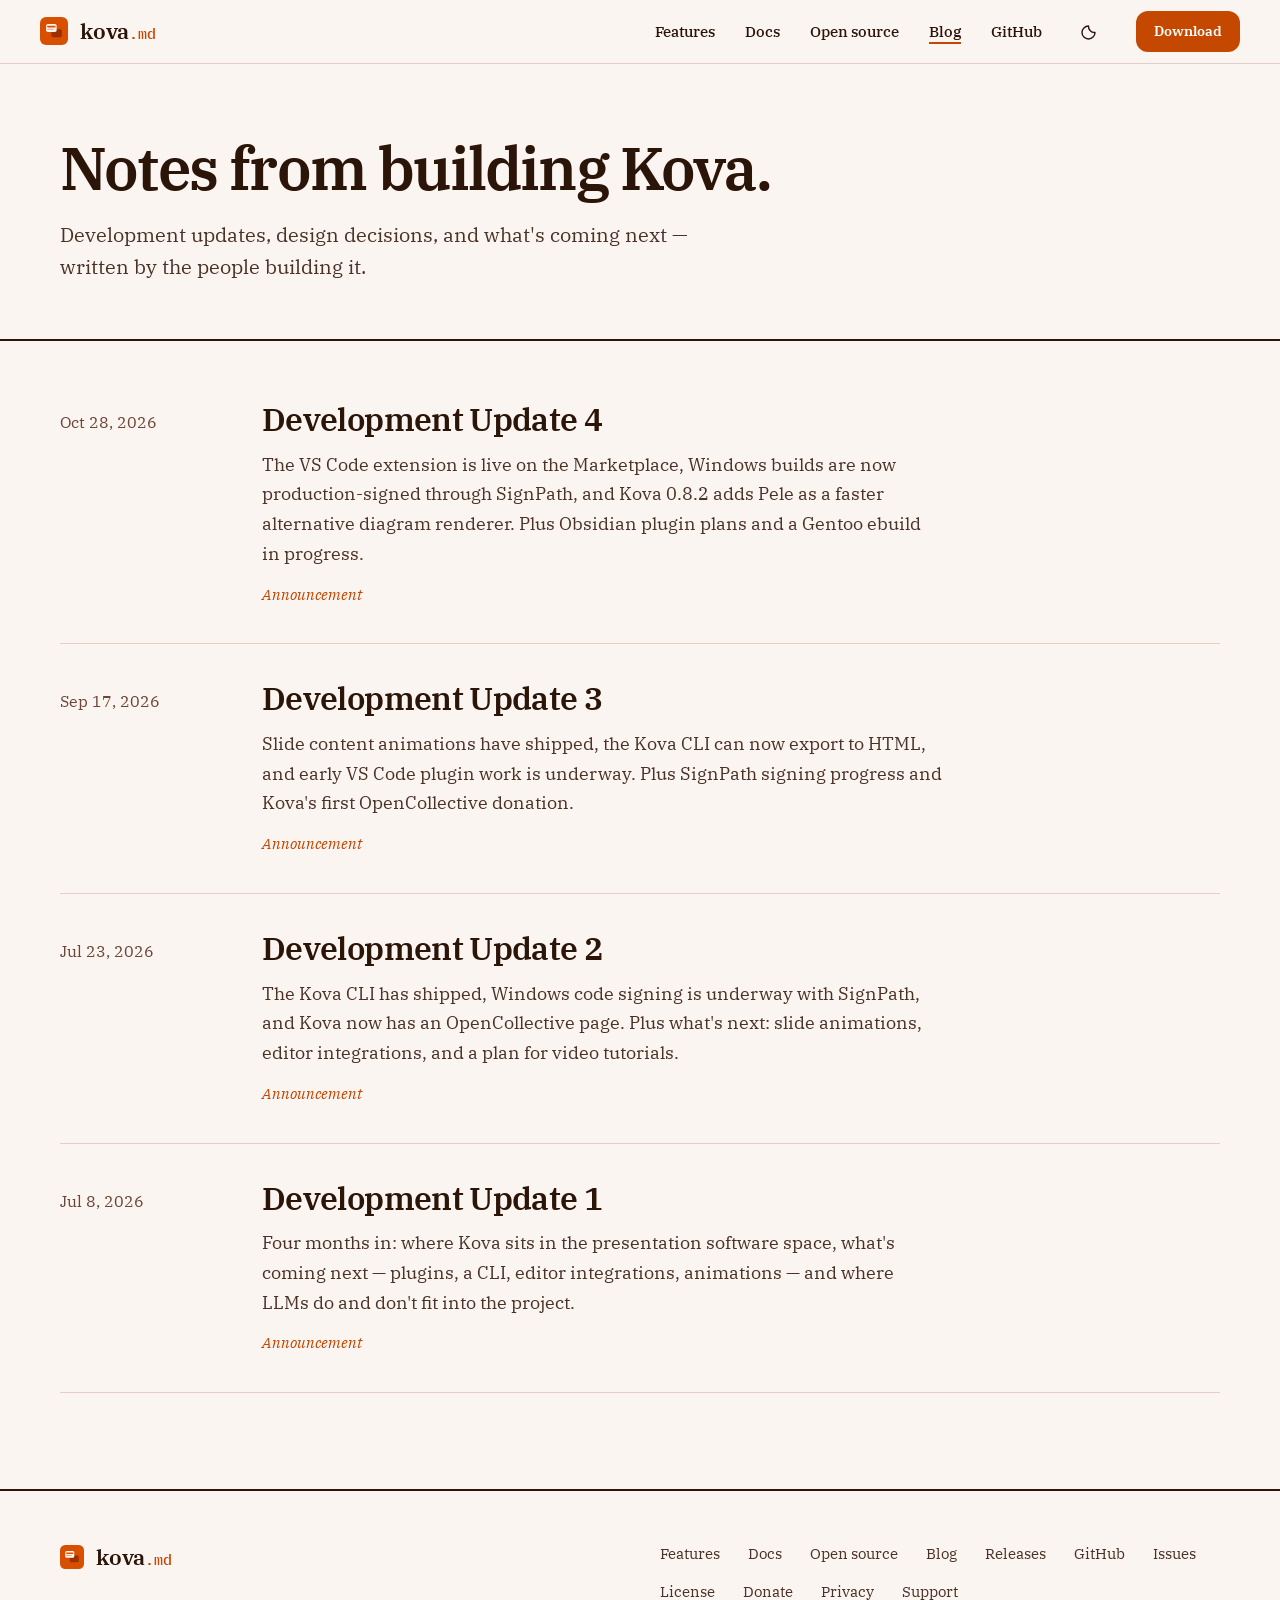
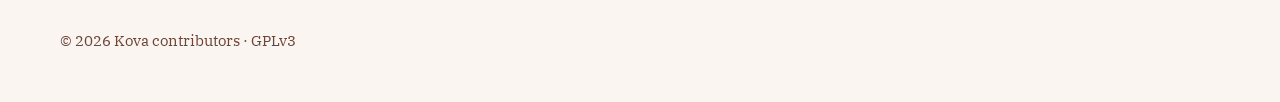
==== commit 50c94b4c: "Add Development Update 4 blog post Co-Authored-By: Claude Opus 5.5 <noreply@anthropic.com>" ====
--- a/blog/index.html
+++ b/blog/index.html
@@ -16,7 +16,7 @@
   <link rel="icon" type="image/png" sizes="32x32" href="../assets/favicon-32.png">
   <link rel="icon" type="image/png" sizes="128x128" href="../assets/favicon-128.png">
   <link rel="apple-touch-icon" href="../assets/apple-touch-icon.png">
-  <link rel="stylesheet" href="../css/style.css?v=20260930">
+  <link rel="stylesheet" href="../css/style.css?v=20261017">
   <link rel="stylesheet" href="../css/blog.css?v=20260930">
   <script>
     (function() {
@@ -78,6 +78,17 @@
 <section class="blog-section">
   <div class="container">
     <div class="post-list">
+
+      <a href="development-update-4.html" class="post-card">
+        <span class="post-date">Oct 28, 2026</span>
+        <div>
+          <h2>Development Update 4</h2>
+          <p class="post-excerpt">The VS Code extension is live on the Marketplace, Windows builds are now production-signed through SignPath, and Kova 0.8.2 adds Pele as a faster alternative diagram renderer. Plus Obsidian plugin plans and a Gentoo ebuild in progress.</p>
+          <div class="post-tags">
+            <span class="post-tag">Announcement</span>
+          </div>
+        </div>
+      </a>
 
       <a href="development-update-3.html" class="post-card">
         <span class="post-date">Sep 17, 2026</span>
--- a/css/style.css
+++ b/css/style.css
@@ -528,7 +528,7 @@
 
 /* ─── Download ────────────────────────────────────────── */
 .cta-section { background: var(--bg); }
-.cta-section > .container > p { font-size: 19px; color: var(--text-muted); max-width: 560px; margin: -16px 0 40px; }
+.cta-section h2 + p { font-size: 19px; color: var(--text-muted); max-width: 560px; margin: -16px 0 40px; }
 .dl-list { border-top: 2px solid var(--text); border-bottom: 2px solid var(--text); }
 .dl-row {
   display: grid;
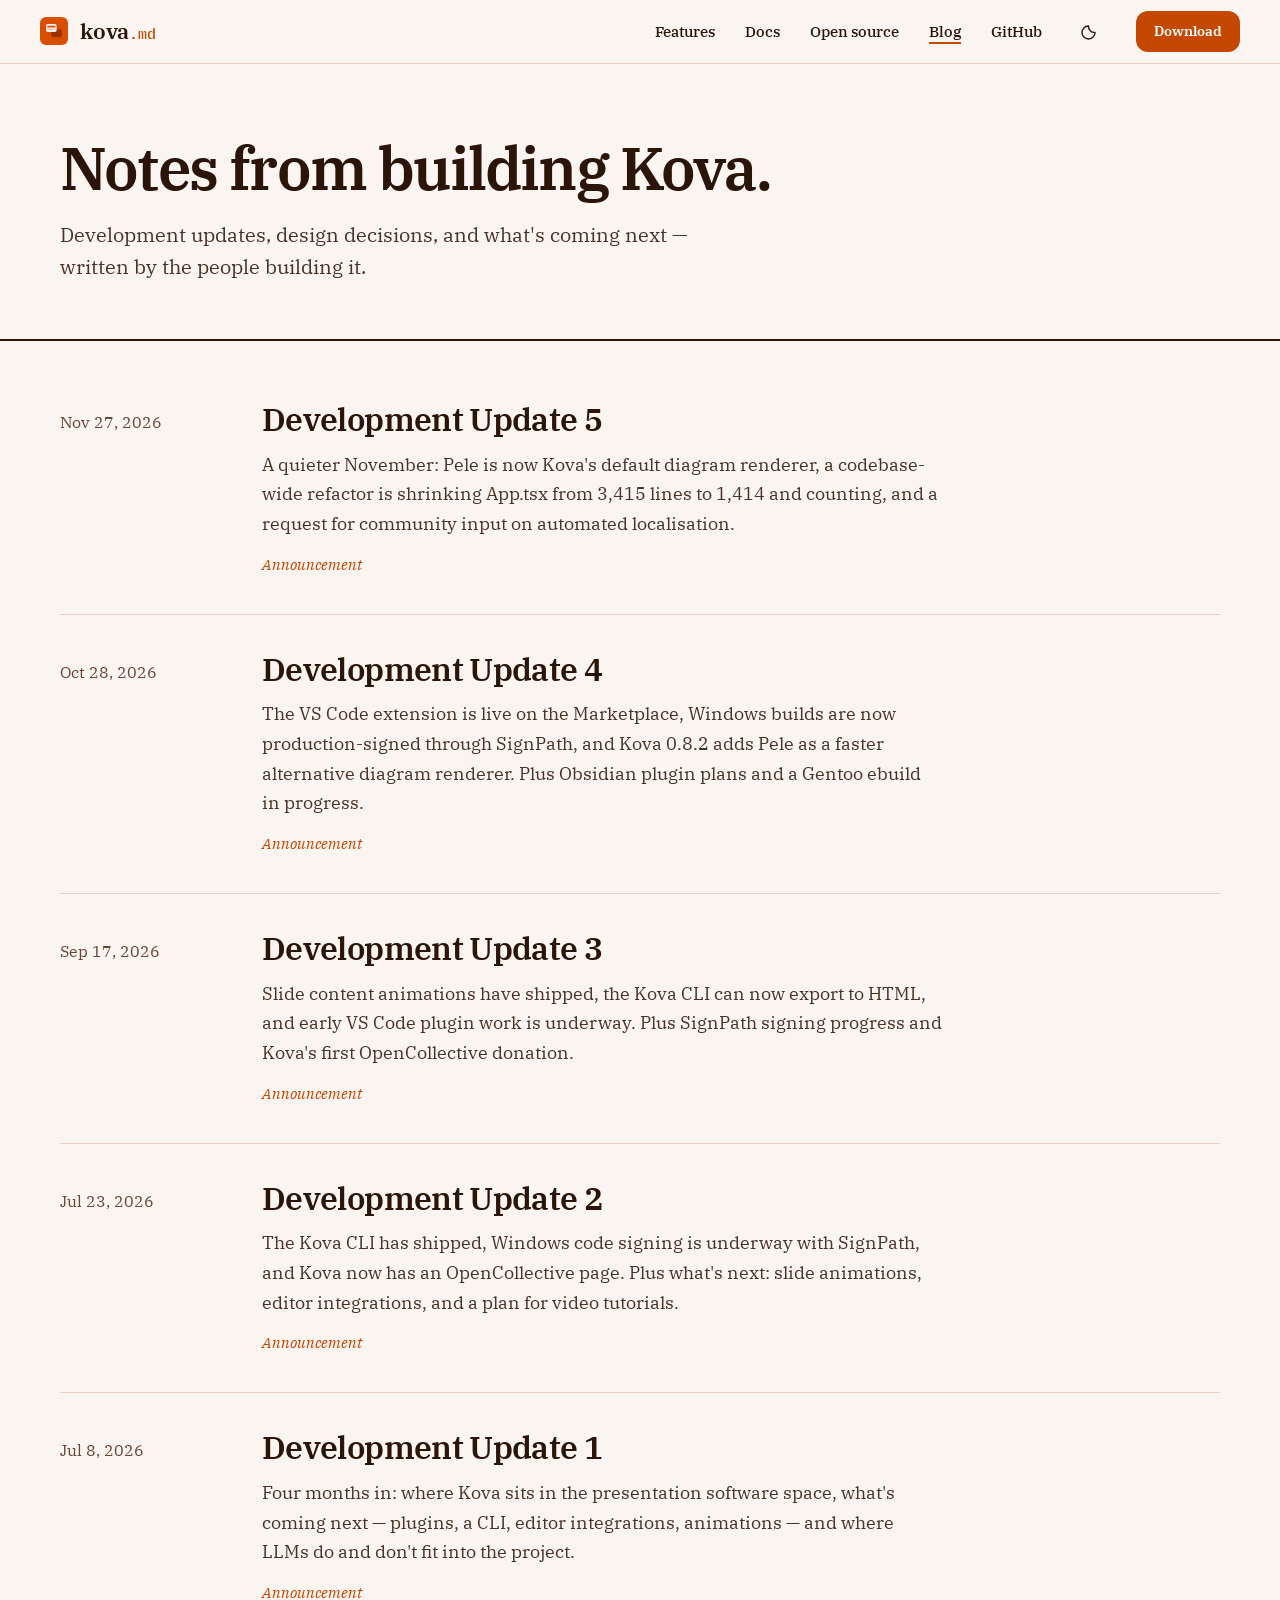
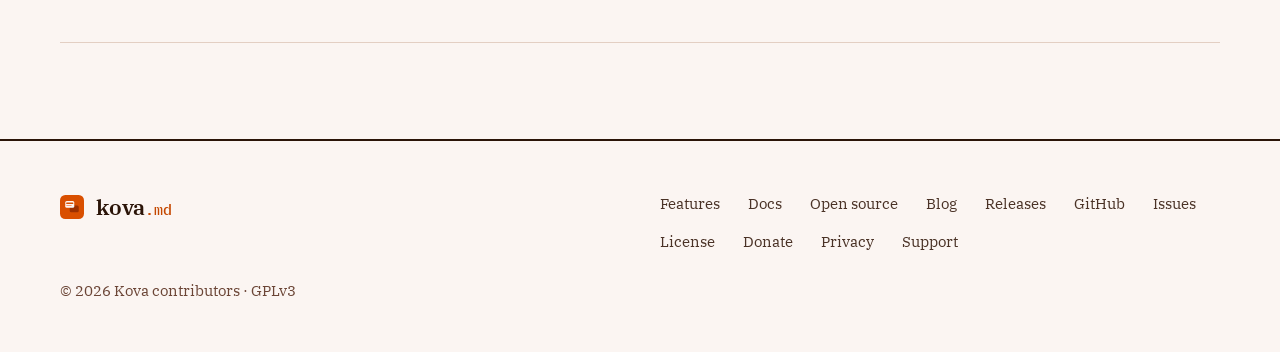
==== commit b4b34e3b: "Add Development Update 5 blog post Co-Authored-By: Claude Opus 5.5 <noreply@anthropic.com>" ====
--- a/blog/index.html
+++ b/blog/index.html
@@ -79,6 +79,17 @@
   <div class="container">
     <div class="post-list">
 
+      <a href="development-update-5.html" class="post-card">
+        <span class="post-date">Nov 27, 2026</span>
+        <div>
+          <h2>Development Update 5</h2>
+          <p class="post-excerpt">A quieter November: Pele is now Kova's default diagram renderer, a codebase-wide refactor is shrinking App.tsx from 3,415 lines to 1,414 and counting, and a request for community input on automated localisation.</p>
+          <div class="post-tags">
+            <span class="post-tag">Announcement</span>
+          </div>
+        </div>
+      </a>
+
       <a href="development-update-4.html" class="post-card">
         <span class="post-date">Oct 28, 2026</span>
         <div>
